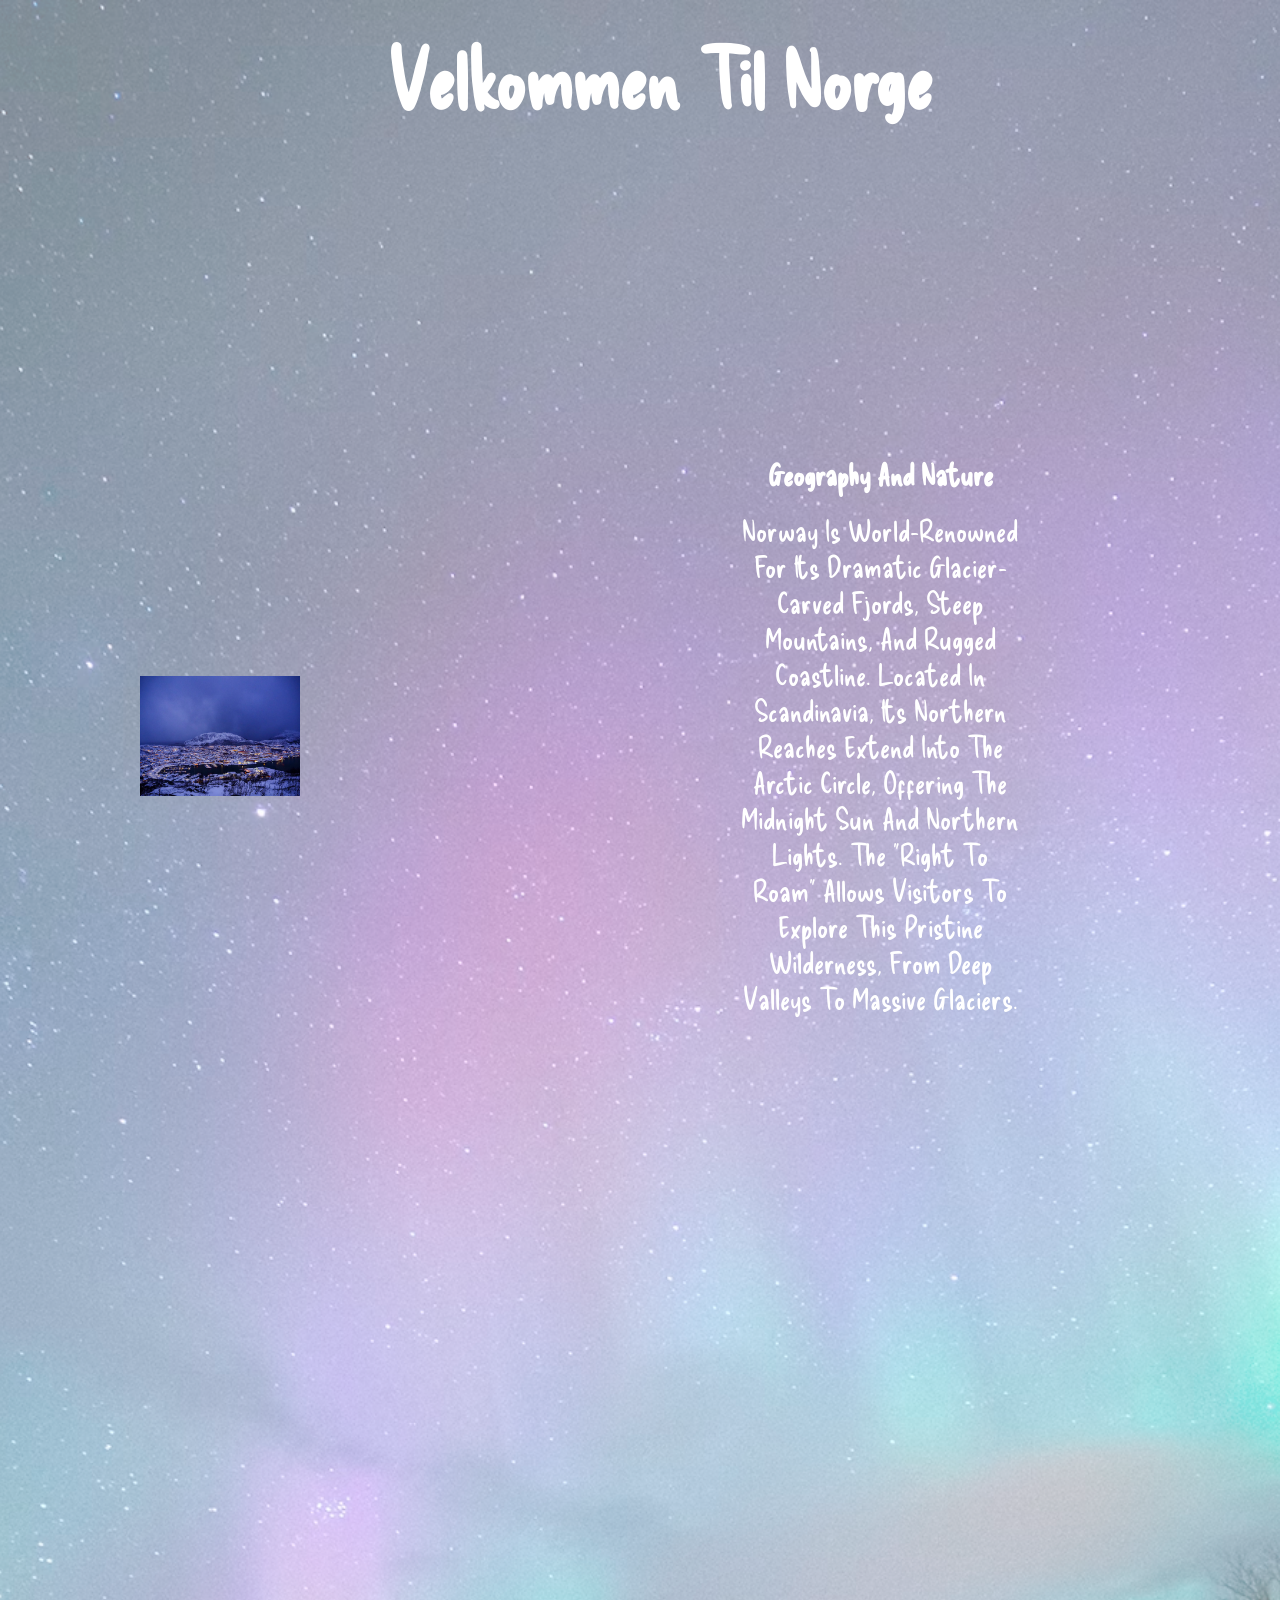
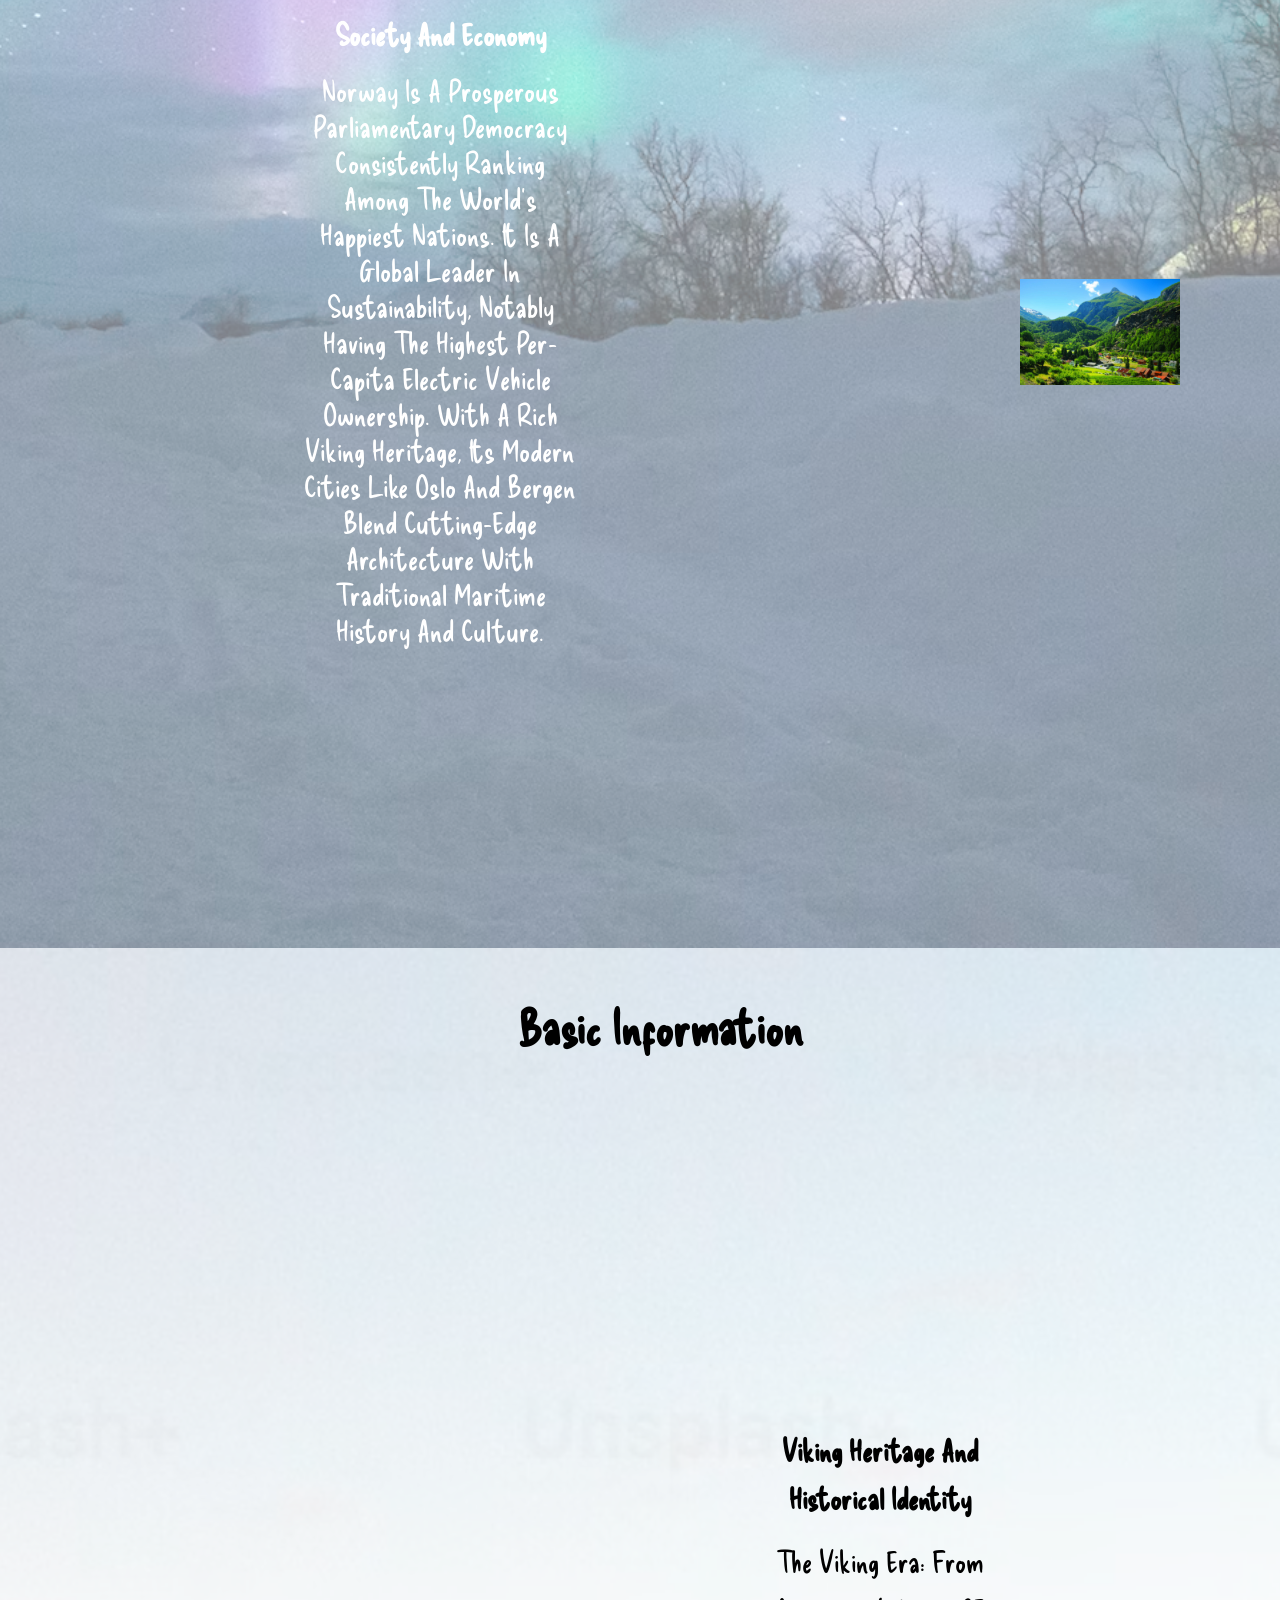
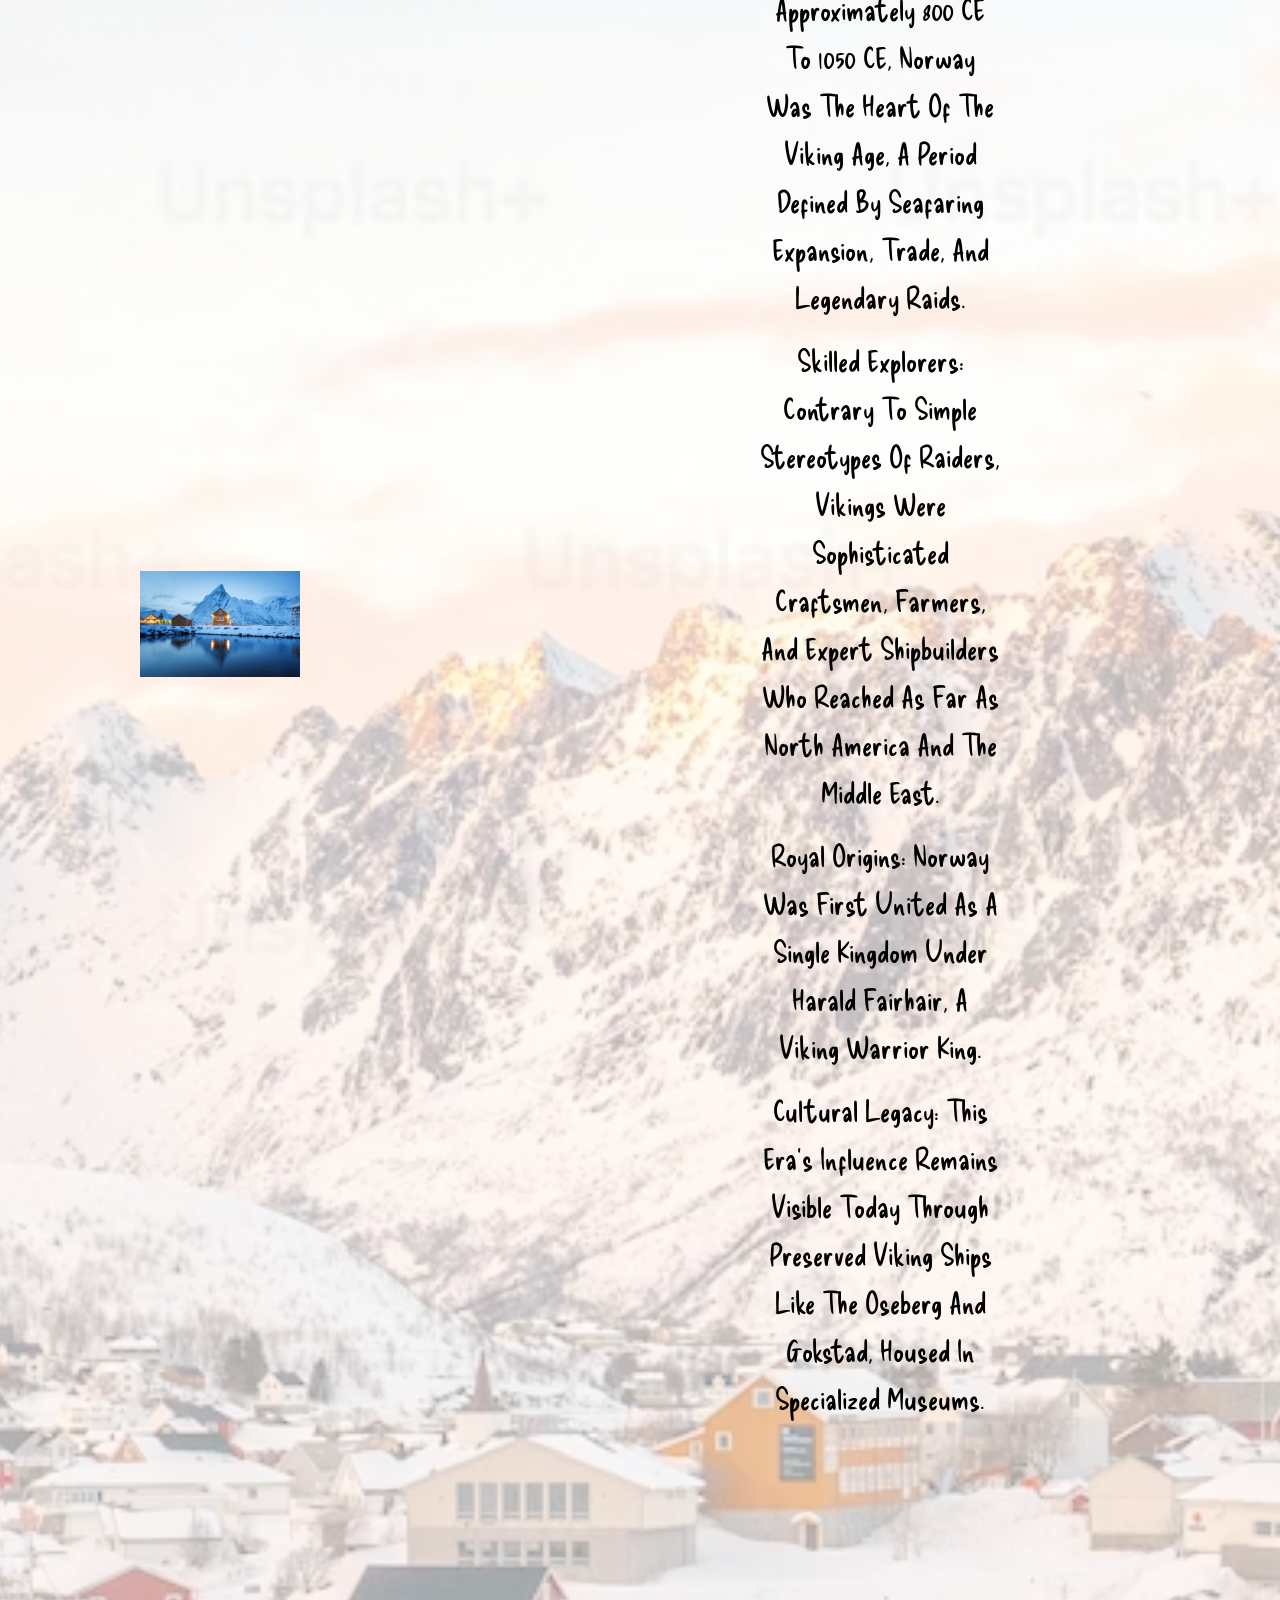
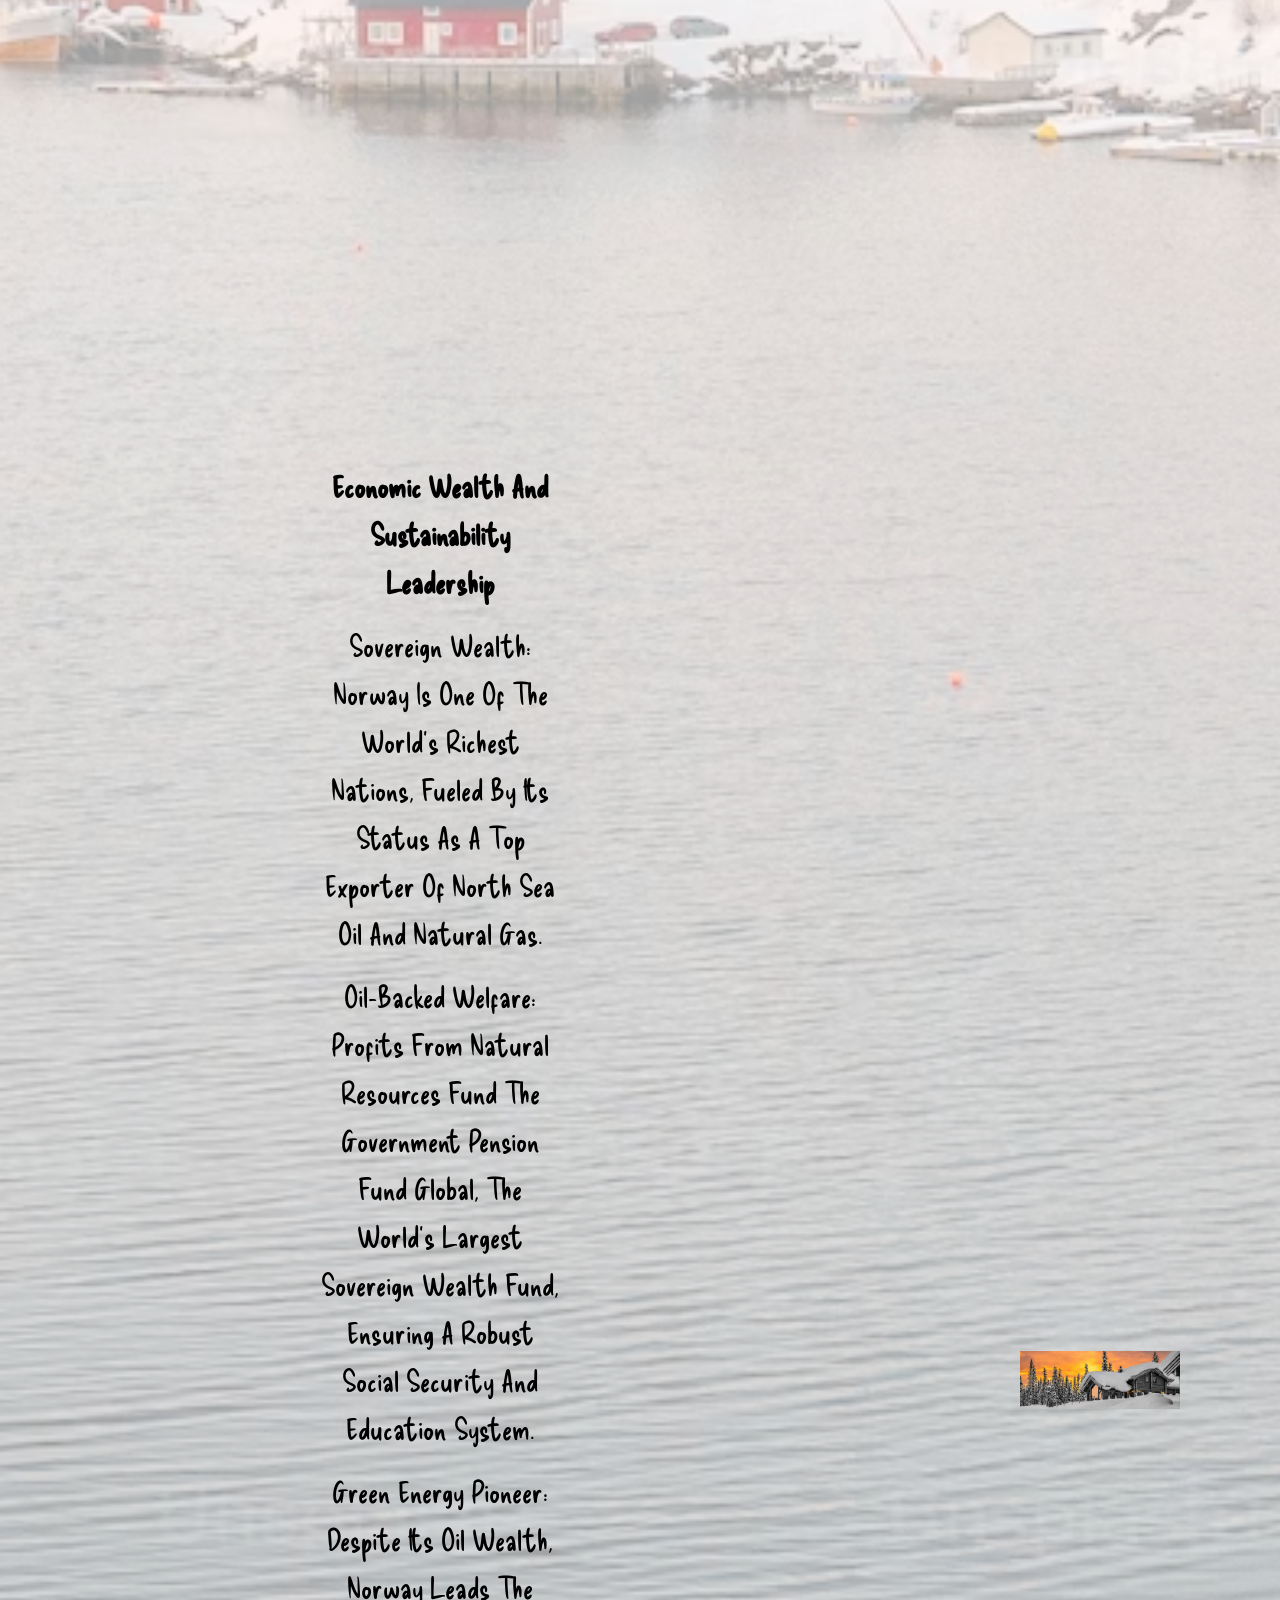
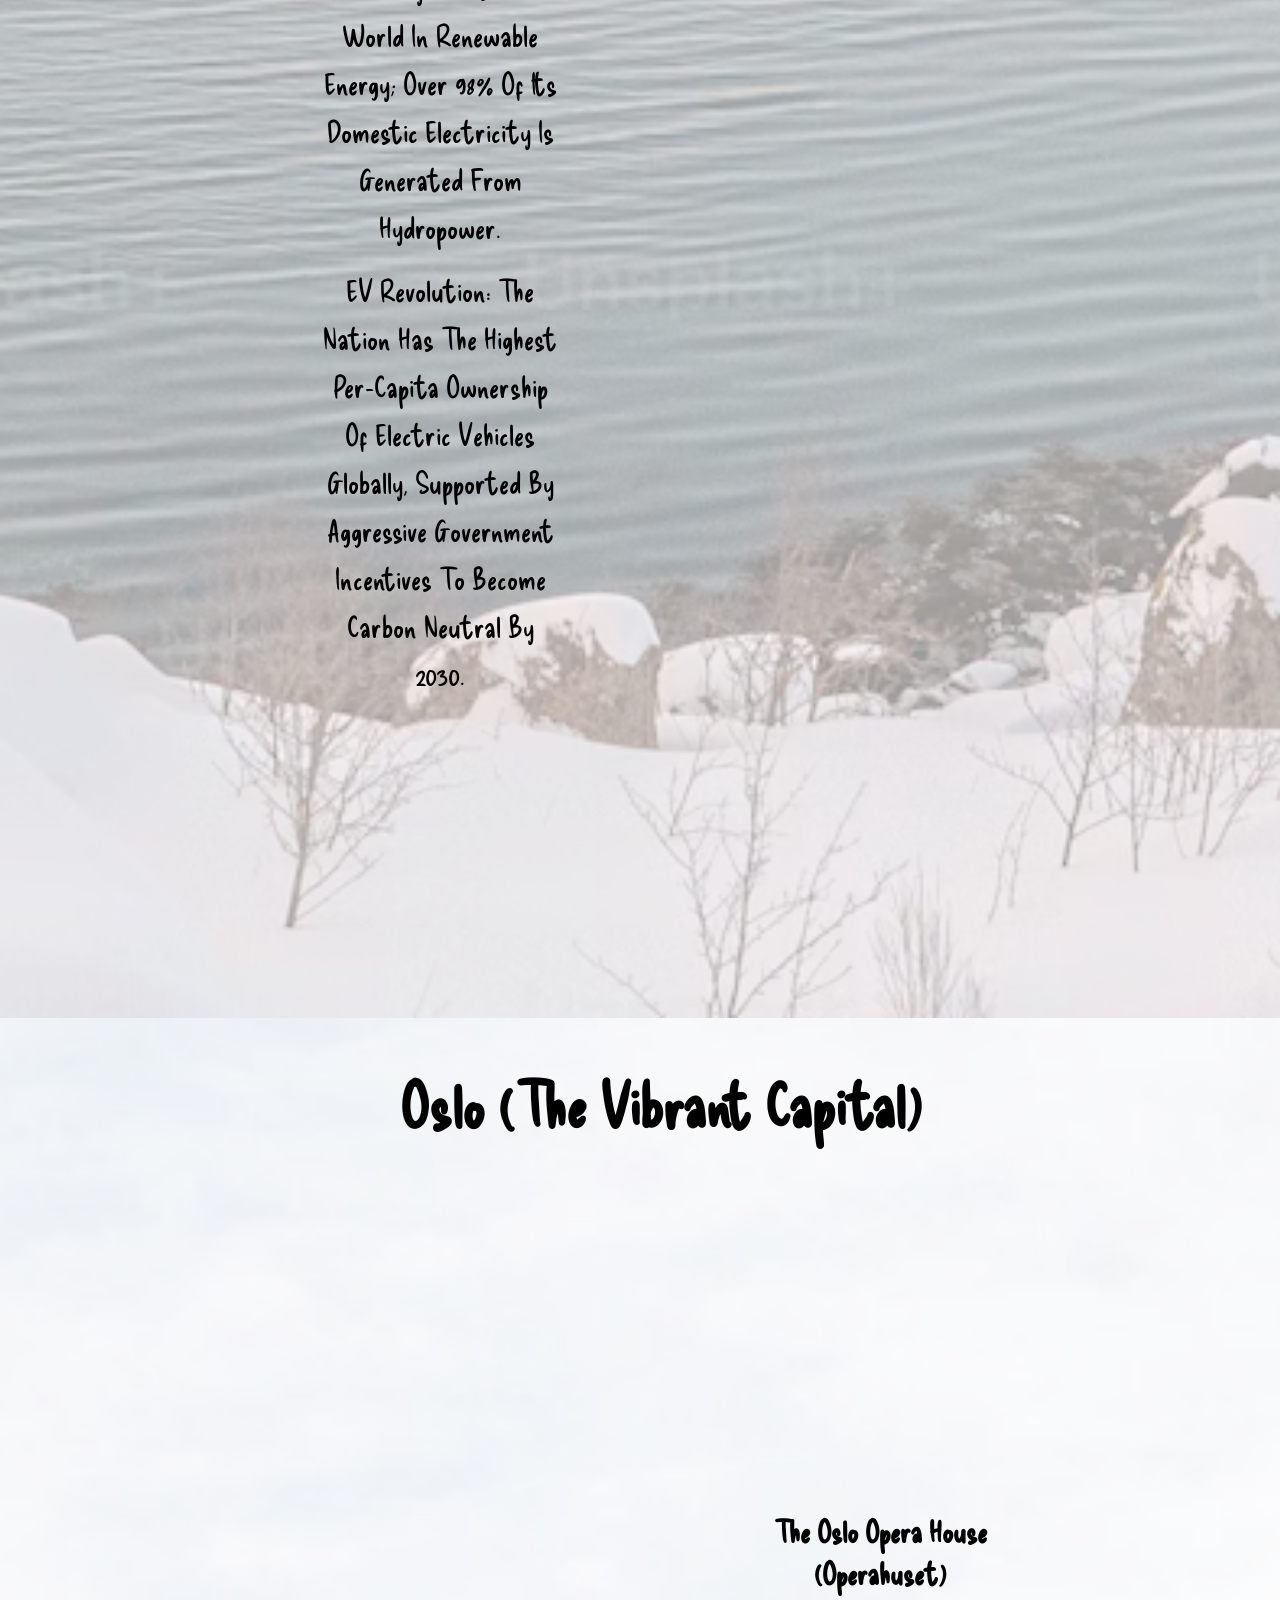
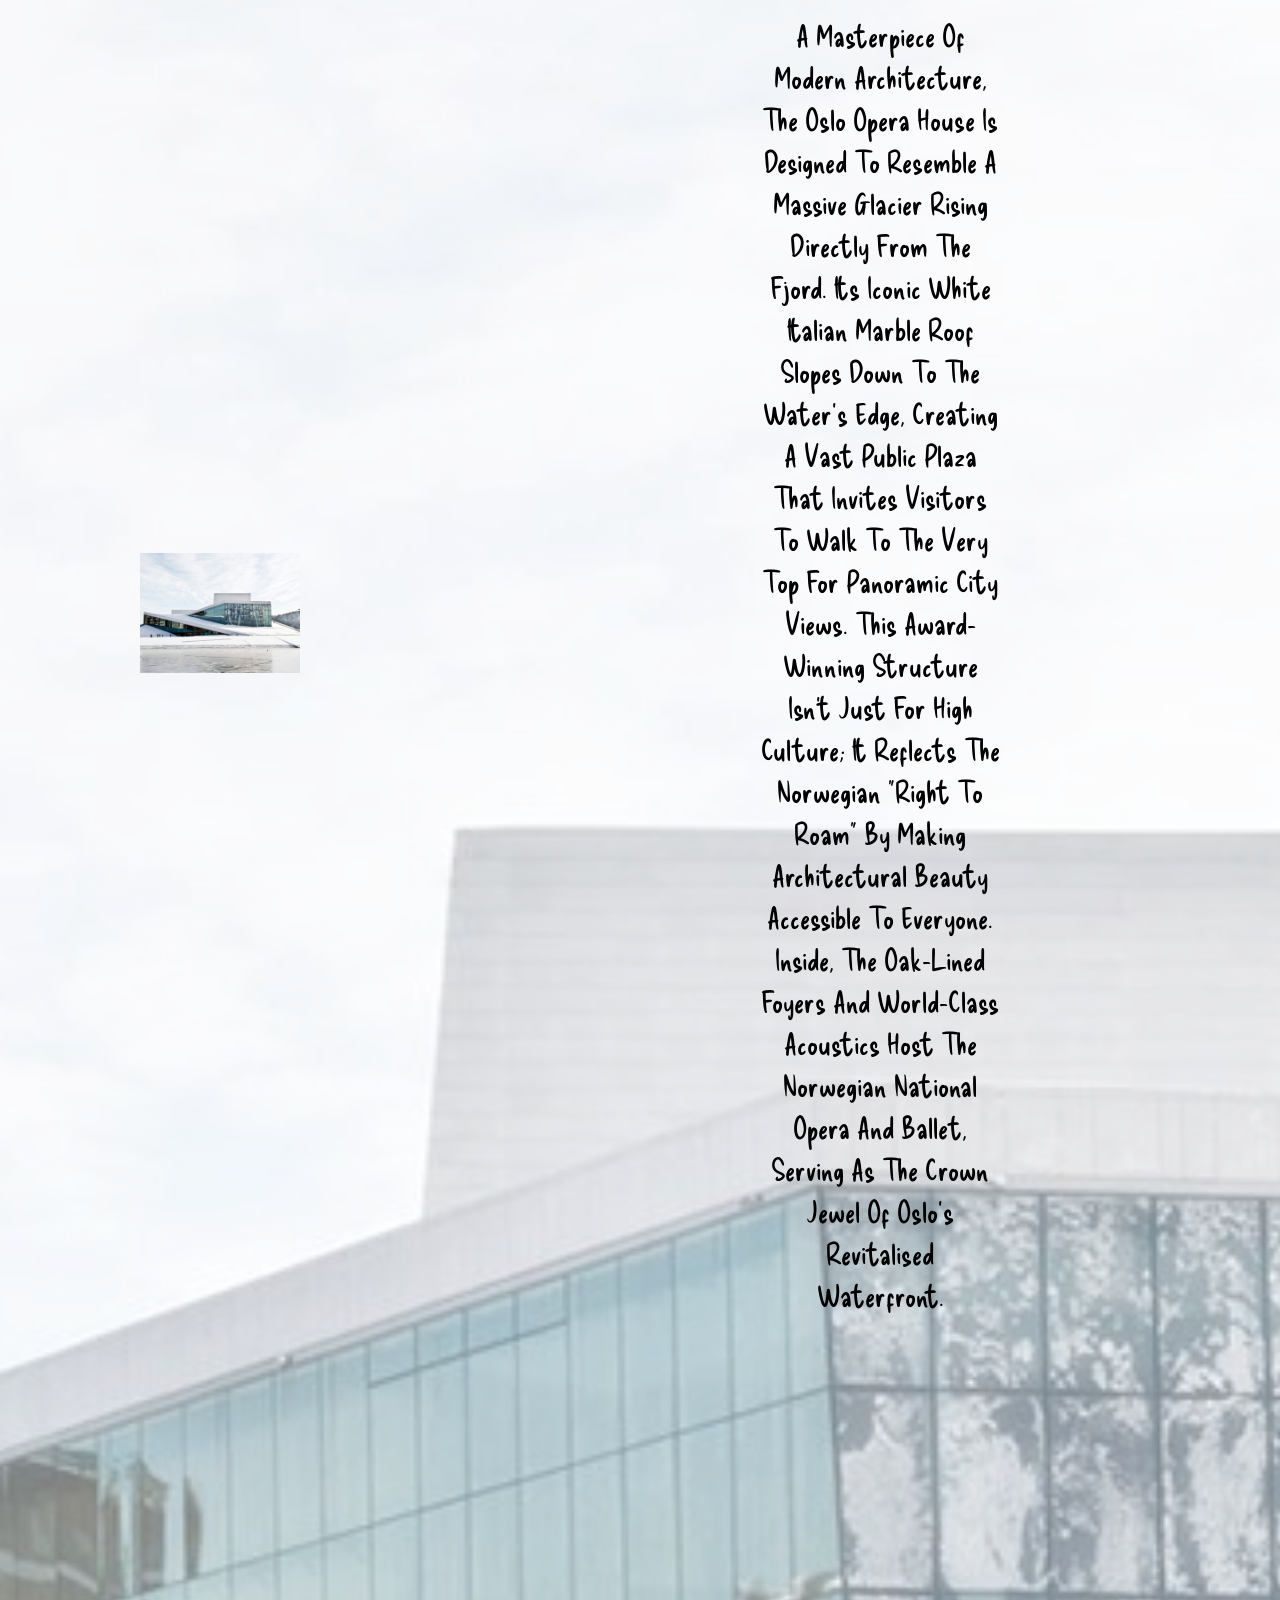
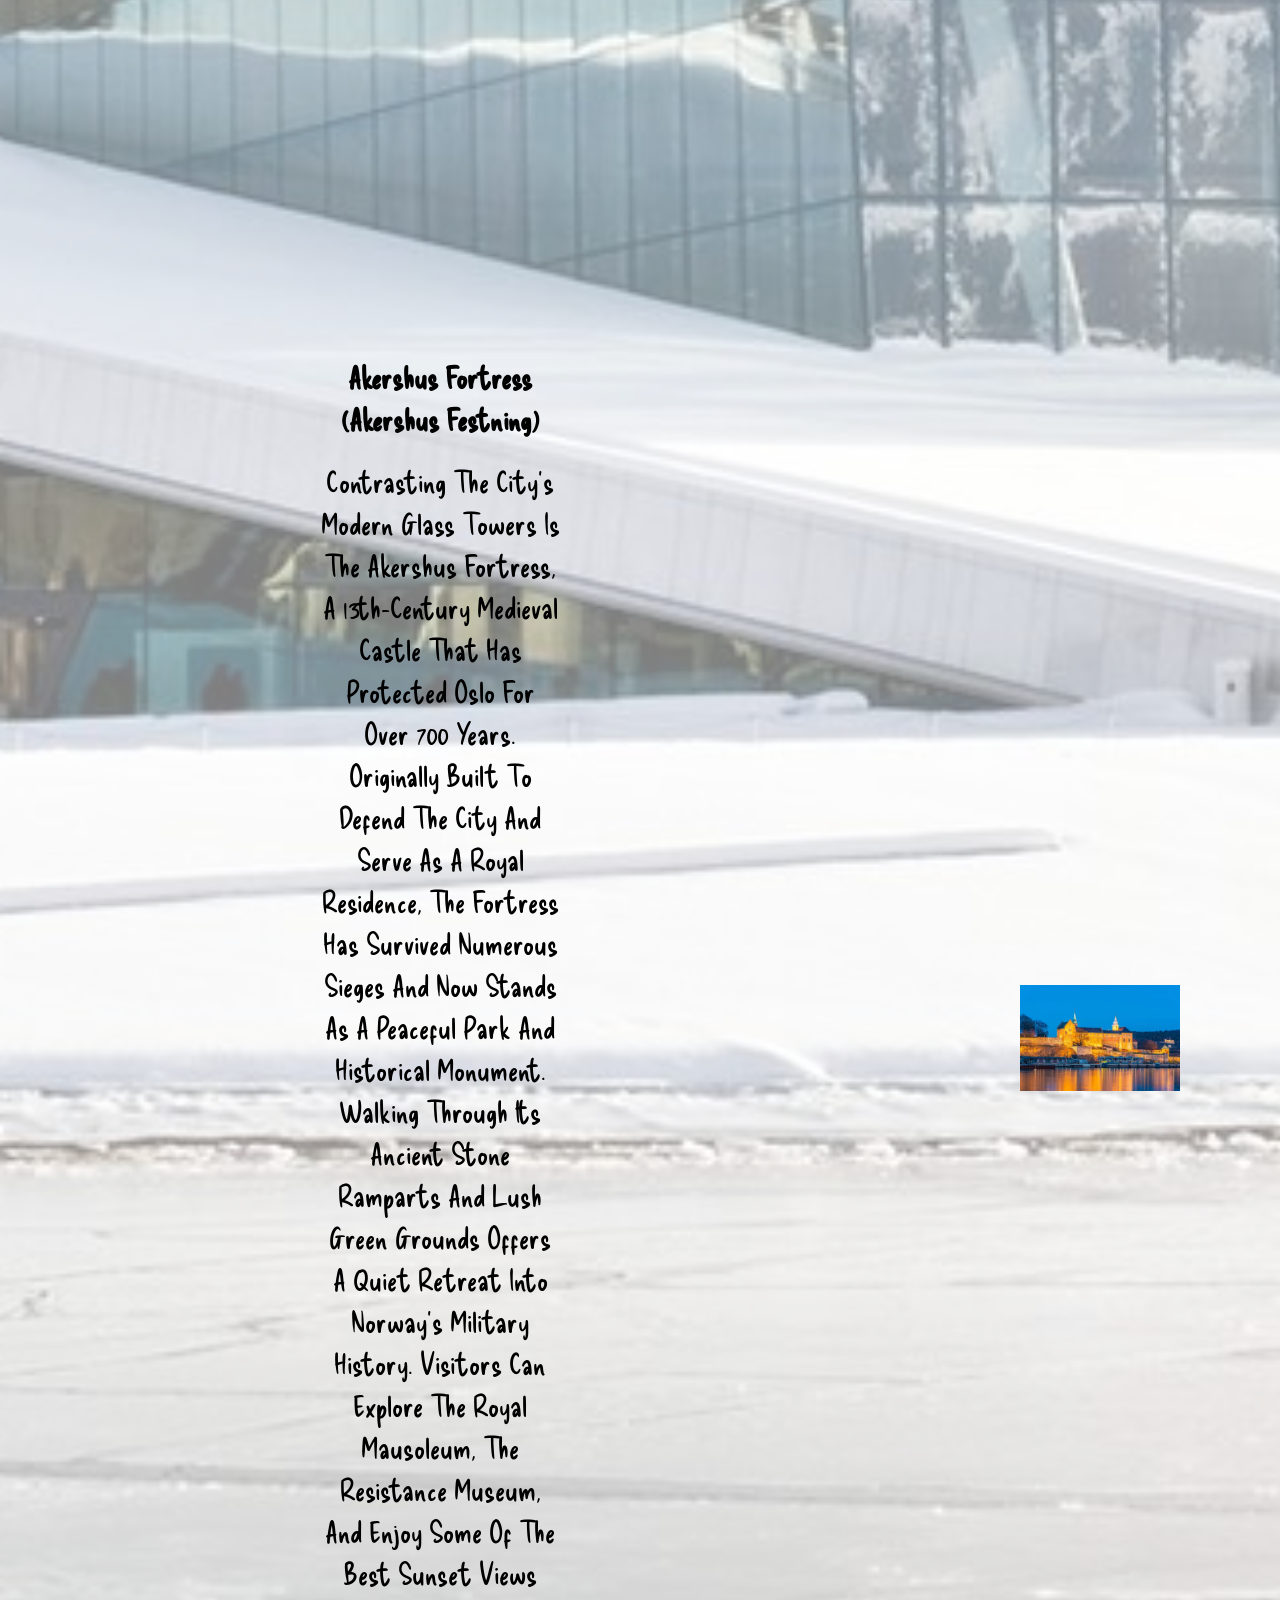
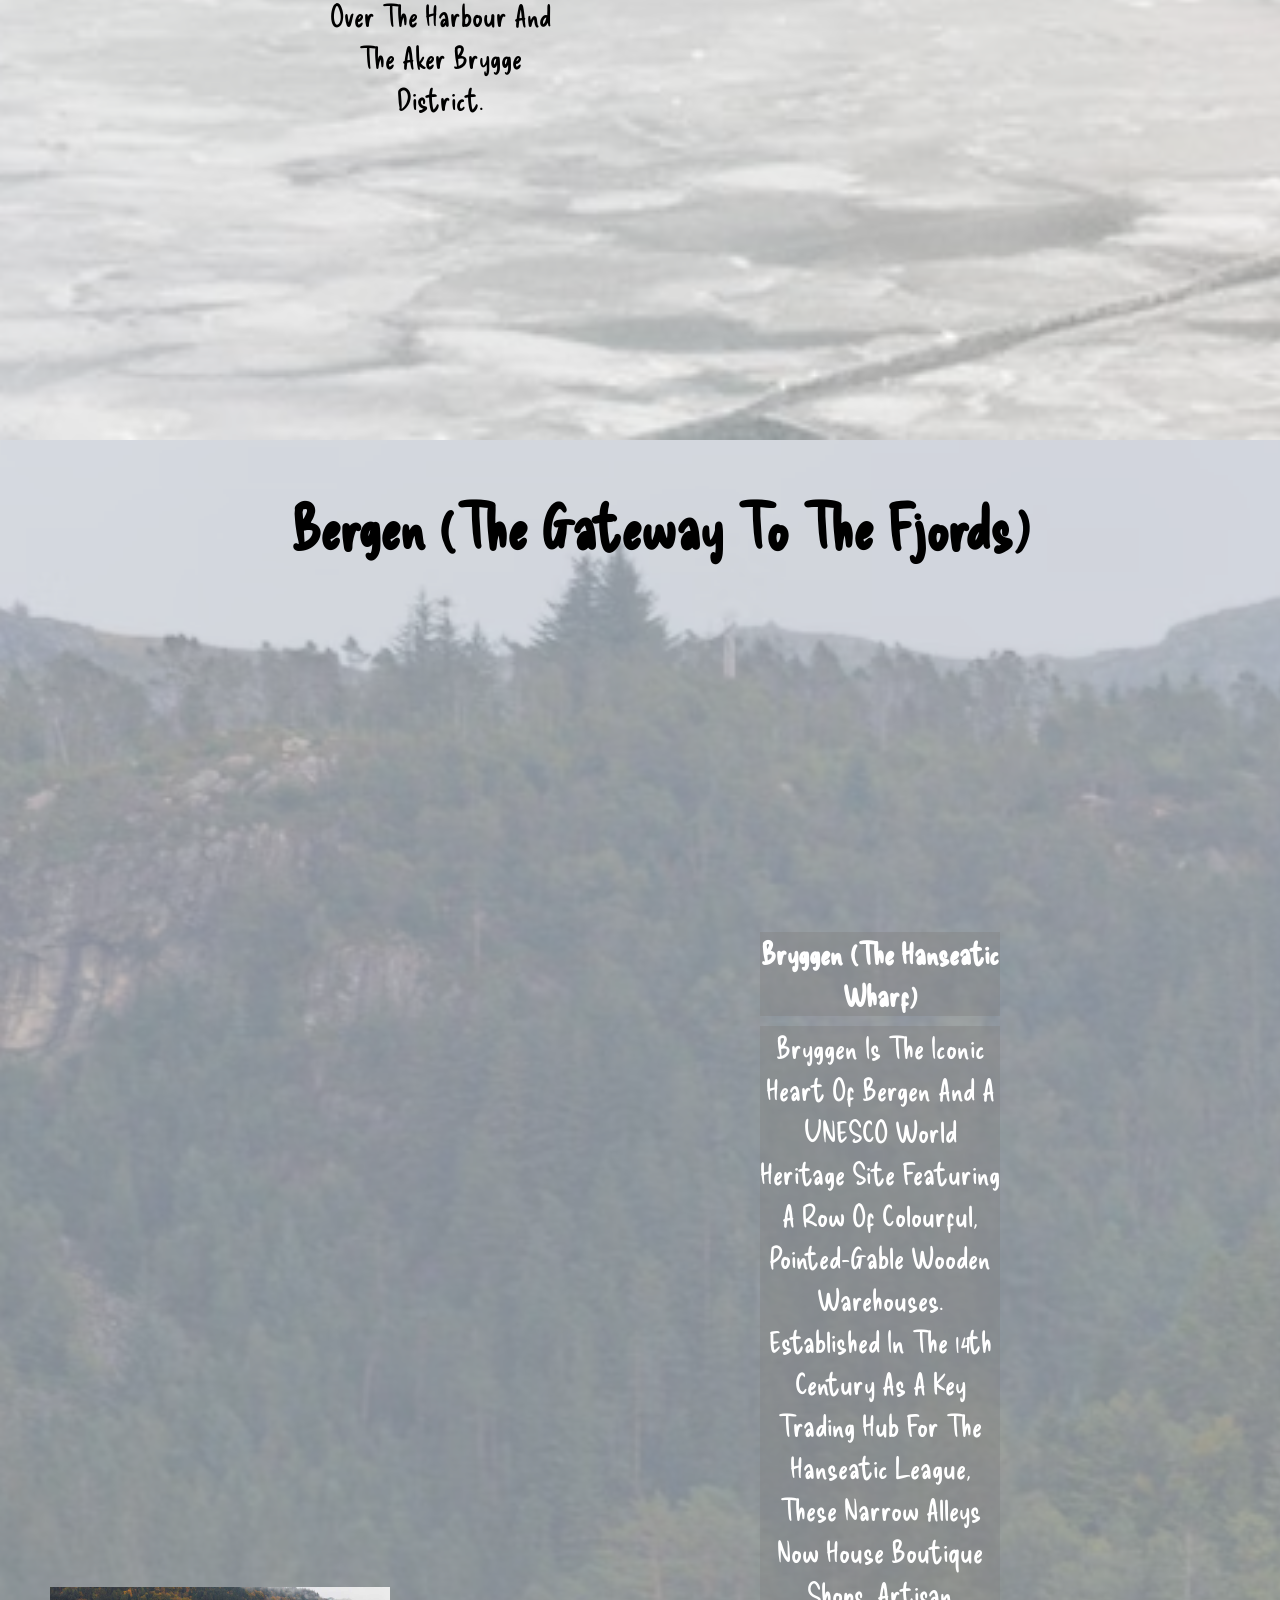
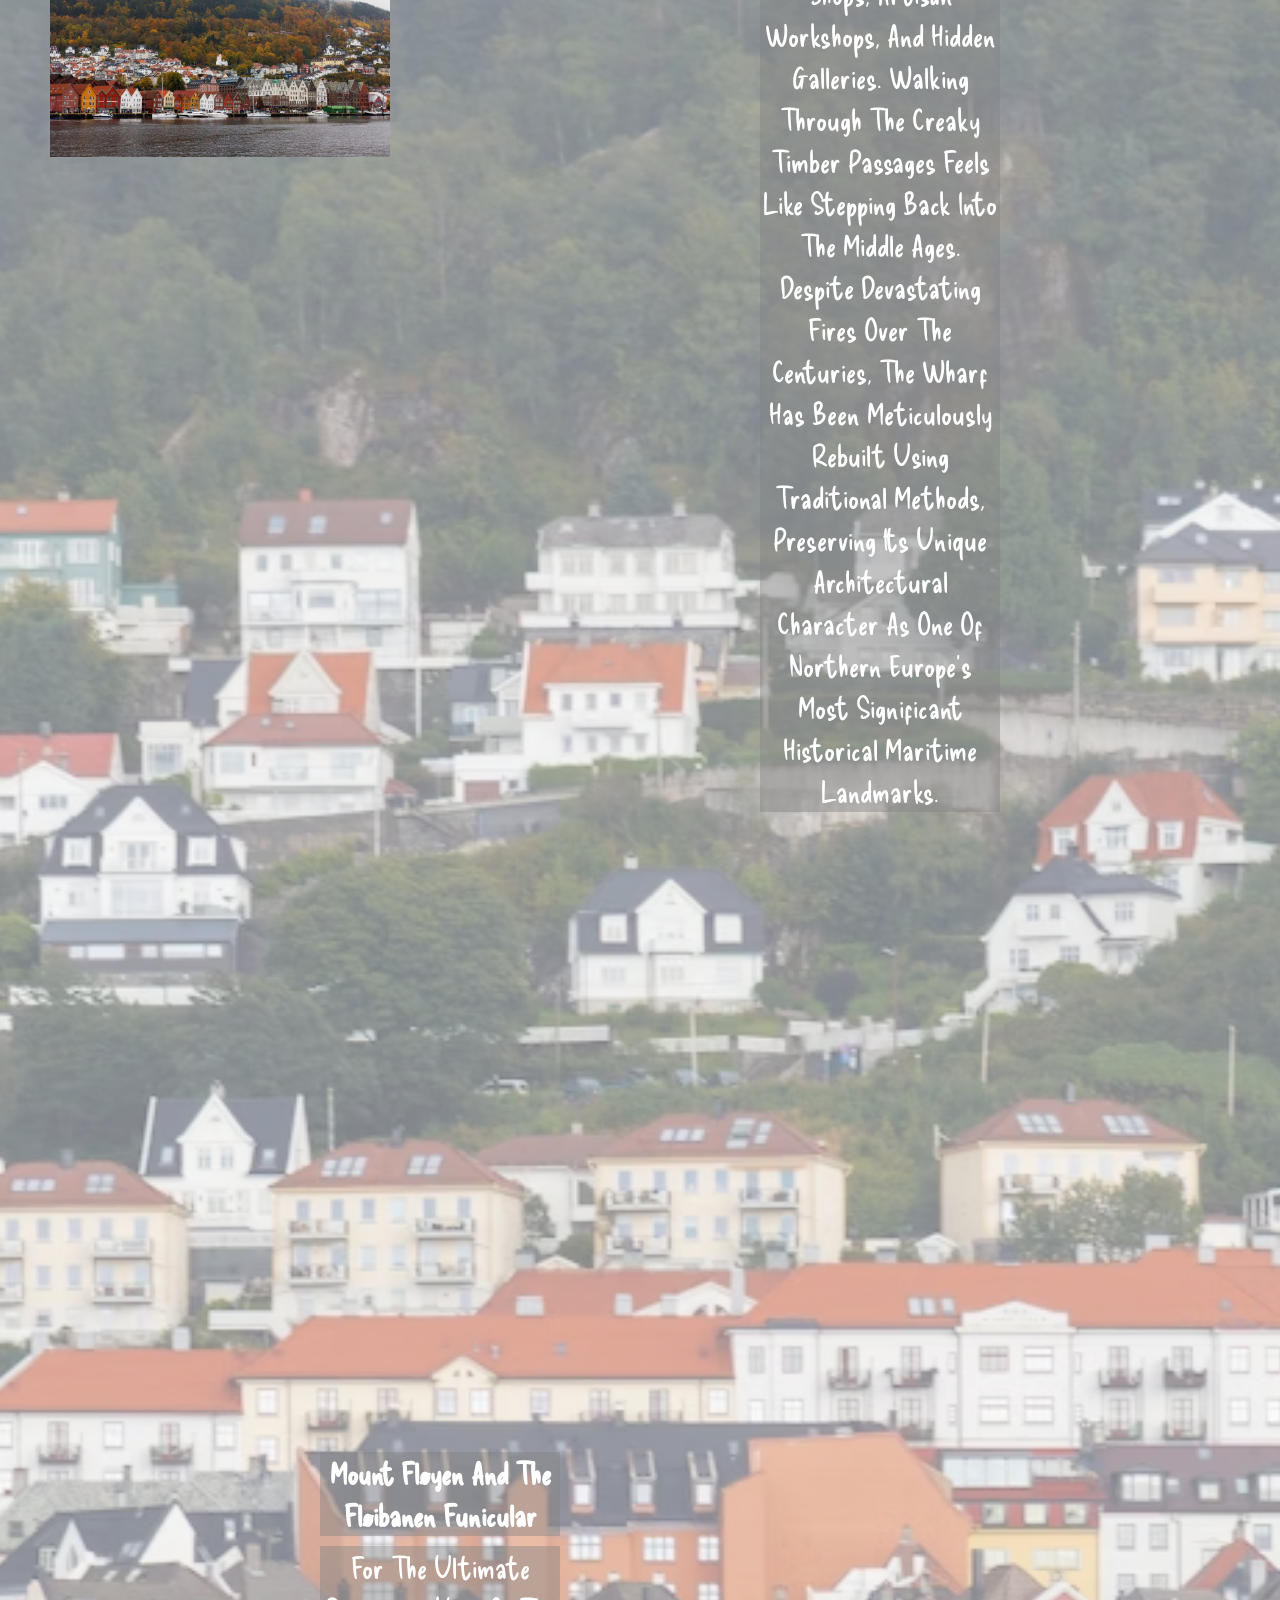
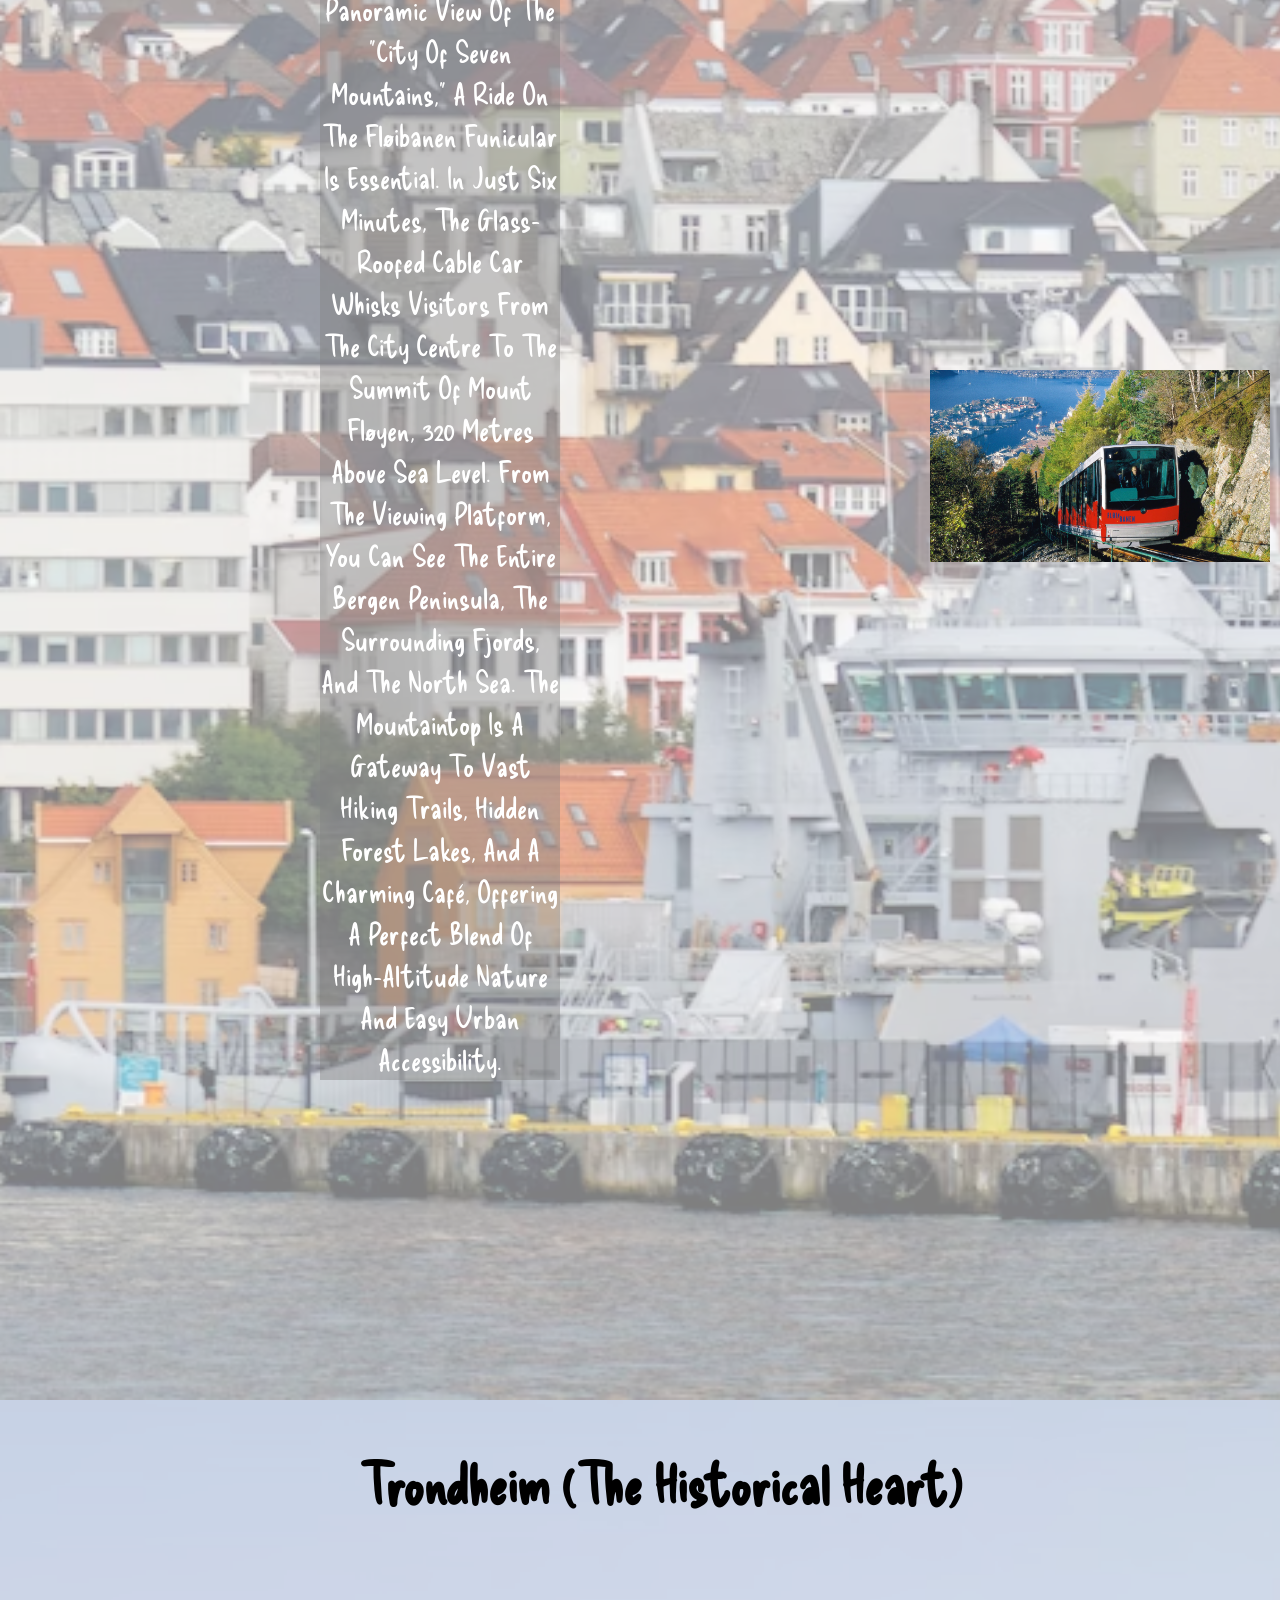
==== norway.html @ 7eb0d464 "first commit" ====
<!doctype html>
<html lang="en">
  <head>
    <meta charset="UTF-8" />
    <meta name="viewport" content="width=device-width, initial-scale=1.0" />
    <link
      href="https://fonts.googleapis.com/css2?family=Delicious+Handrawn&family=Pacifico&display=swap"
      rel="stylesheet"
    />
    <title>Welcome to Norway</title>
    <link rel="stylesheet" href="./css/norway.css" />
  </head>
  <body>
    <main class="container">
      <div class="information parallax-background">
        <div><h1 class="h1">Velkommen til Norge</h1></div>
        <div class="inforimg">
          <img src="./css/norway/norway1-1.jpg" alt="" />
        </div>
        <div class="infortext">
          <h3>Geography and Nature</h3>
          <p>
            Norway is world-renowned for its dramatic glacier-carved fjords,
            steep mountains, and rugged coastline. Located in Scandinavia, its
            northern reaches extend into the Arctic Circle, offering the
            Midnight Sun and Northern Lights. The "Right to Roam" allows
            visitors to explore this pristine wilderness, from deep valleys to
            massive glaciers.
          </p>
        </div>
        <div class="infortext1">
          <h3>Society and Economy</h3>
          <p>
            Norway is a prosperous parliamentary democracy consistently ranking
            among the world's happiest nations. It is a global leader in
            sustainability, notably having the highest per-capita electric
            vehicle ownership. With a rich Viking heritage, its modern cities
            like Oslo and Bergen blend cutting-edge architecture with
            traditional maritime history and culture.
          </p>
        </div>
        <div class="inforimg1">
          <img src="./css/norway/norway1-2.jpg" alt="" />
        </div>
      </div>
      <div class="basicinformatiom parallax-background">
        <div><h1 class="h1">basic information</h1></div>
        <div class="basicinforimg">
          <img src="./css/norway/norway2-1.jpg" alt="" />
        </div>
        <div class="basicinfortext">
          <h3>Viking Heritage and Historical Identity</h3>
          <p>
            The Viking Era: From approximately 800 CE to 1050 CE, Norway was the
            heart of the Viking Age, a period defined by seafaring expansion,
            trade, and legendary raids.
          </p>
          <p>
            Skilled Explorers: Contrary to simple stereotypes of raiders,
            Vikings were sophisticated craftsmen, farmers, and expert
            shipbuilders who reached as far as North America and the Middle
            East.
          </p>
          <p>
            Royal Origins: Norway was first united as a single kingdom under
            Harald Fairhair, a Viking warrior king.
          </p>
          <p>
            Cultural Legacy: This era's influence remains visible today through
            preserved Viking ships like the Oseberg and Gokstad, housed in
            specialized museums.
          </p>
        </div>
        <div class="basicinfortext1">
          <h3>Economic Wealth and Sustainability Leadership</h3>
          <p>
            Sovereign Wealth: Norway is one of the world's richest nations,
            fueled by its status as a top exporter of North Sea oil and natural
            gas.
          </p>
          <p>
            Oil-Backed Welfare: Profits from natural resources fund the
            Government Pension Fund Global, the world's largest sovereign wealth
            fund, ensuring a robust social security and education system.
          </p>
          <p>
            Green Energy Pioneer: Despite its oil wealth, Norway leads the world
            in renewable energy; over 98% of its domestic electricity is
            generated from hydropower.
          </p>
          <p>
            EV Revolution: The nation has the highest per-capita ownership of
            electric vehicles globally, supported by aggressive government
            incentives to become carbon neutral by 2030.
          </p>
        </div>
        <div class="basicinforimg1">
          <img src="./css/norway/norway2-2.jpg" alt="" />
        </div>
      </div>
      <div class="locationintroduction0 parallax-background">
        <div><h1 class="h1">Oslo (The Vibrant Capital)</h1></div>
        <div class="loccationintroimg0">
          <img
            src="./css/norway/The Oslo Opera House (Operahuset).jpg"
            alt=""
          />
        </div>
        <div class="loccationintrotext0">
          <h3>The Oslo Opera House (Operahuset)</h3>
          <p>
            A masterpiece of modern architecture, the Oslo Opera House is
            designed to resemble a massive glacier rising directly from the
            fjord. Its iconic white Italian marble roof slopes down to the
            water’s edge, creating a vast public plaza that invites visitors to
            walk to the very top for panoramic city views. This award-winning
            structure isn't just for high culture; it reflects the Norwegian
            "Right to Roam" by making architectural beauty accessible to
            everyone. Inside, the oak-lined foyers and world-class acoustics
            host the Norwegian National Opera and Ballet, serving as the crown
            jewel of Oslo's revitalised waterfront.
          </p>
        </div>
        <div class="loccationintrotext0-1">
          <h3>Akershus Fortress (Akershus Festning)</h3>
          <p>
            Contrasting the city's modern glass towers is the Akershus Fortress,
            a 13th-century medieval castle that has protected Oslo for over 700
            years. Originally built to defend the city and serve as a royal
            residence, the fortress has survived numerous sieges and now stands
            as a peaceful park and historical monument. Walking through its
            ancient stone ramparts and lush green grounds offers a quiet retreat
            into Norway’s military history. Visitors can explore the Royal
            Mausoleum, the Resistance Museum, and enjoy some of the best sunset
            views over the harbour and the Aker Brygge district.
          </p>
        </div>
        <div class="loccationintroimg0-1">
          <img
            src="./css/norway/Akershus Fortress (Akershus Festning).webp"
            alt=""
          />
        </div>
      </div>
      <div class="locationintroduction1-1 parallax-background">
        <div><h1 class="h1">Bergen (The Gateway to the Fjords)</h1></div>
        <div class="loccationintroimg1">
          <img src="./css/norway/Bryggen (The Hanseatic Wharf).jpeg" alt="" />
        </div>
        <div class="loccationintrotext1">
          <h3>Bryggen (The Hanseatic Wharf)</h3>
          <p>
            Bryggen is the iconic heart of Bergen and a UNESCO World Heritage
            site featuring a row of colourful, pointed-gable wooden warehouses.
            Established in the 14th century as a key trading hub for the
            Hanseatic League, these narrow alleys now house boutique shops,
            artisan workshops, and hidden galleries. Walking through the creaky
            timber passages feels like stepping back into the Middle Ages.
            Despite devastating fires over the centuries, the wharf has been
            meticulously rebuilt using traditional methods, preserving its
            unique architectural character as one of Northern Europe's most
            significant historical maritime landmarks.
          </p>
        </div>
        <div class="loccationintrotext1-1">
          <h3>Mount Fløyen and the Fløibanen Funicular</h3>
          <p>
            For the ultimate panoramic view of the "City of Seven Mountains," a
            ride on the Fløibanen funicular is essential. In just six minutes,
            the glass-roofed cable car whisks visitors from the city centre to
            the summit of Mount Fløyen, 320 metres above sea level. From the
            viewing platform, you can see the entire Bergen peninsula, the
            surrounding fjords, and the North Sea. The mountaintop is a gateway
            to vast hiking trails, hidden forest lakes, and a charming café,
            offering a perfect blend of high-altitude nature and easy urban
            accessibility.
          </p>
        </div>
        <div class="loccationintroimg1-1">
          <img
            src="./css/norway/Mount Fløyen and the Fløibanen Funicular.webp"
            alt=""
          />
        </div>
      </div>
      <div class="locationintroduction2 parallax-background">
        <div><h1 class="h1">Trondheim (The Historical Heart)</h1></div>
        <div class="loccationintroimg2">
          <img src="./css/norway/Nidaros Cathedral (Nidarosdomen).jpg" alt="" />
        </div>
        <div class="loccationintrotext2">
          <h3>Nidaros Cathedral (Nidarosdomen)</h3>
          <p>
            As the northernmost Gothic cathedral in the world, Nidaros Cathedral
            is the spiritual heart of Norway and the traditional site of
            Norwegian royal coronations. Built over the burial site of Saint
            Olav, the Viking king who Christianised the nation, this
            architectural masterpiece features an incredibly detailed west front
            adorned with dozens of stone sculptures. Its soaring vaulted
            ceilings, magnificent stained glass, and the ornate shrine of St.
            Olav make it a profound pilgrimage site. Walking through its dark,
            cool stone interior offers a powerful connection to the medieval
            religious power that shaped Scandinavia.
          </p>
        </div>
        <div class="loccationintrotext2-1">
          <h3>Bakklandet and the Old Town Bridge</h3>
          <p>
            Bakklandet is Trondheim’s most picturesque neighbourhood, a charming
            district of brightly coloured 17th-century wooden houses lining
            narrow cobblestone streets. Once a working-class suburb, it is now a
            vibrant cultural hub filled with independent boutiques and cozy
            riverside cafés. The area is best accessed via the Old Town Bridge
            (Gamle Bybro), often called the "Portal of Happiness." From the
            bridge, you get the iconic view of the ancient wooden wharves
            reflecting in the Nidelva River. It is the perfect place to
            experience a slow-paced Norwegian morning and the city's unique
            historical character.
          </p>
        </div>
        <div class="loccationintroimg2-1">
          <img
            src="./css/norway/Bakklandet and the Old Town Bridge.jpg"
            alt=""
          />
        </div>
      </div>
      <div class="locationintroduction3 parallax-background">
        <div><h1 class="h1">Tromsø (The Arctic Gateway)</h1></div>
        <div class="loccationintroimg3">
          <img
            src="./css/norway/The Arctic Cathedral (Ishavskatedralen).jpg"
            alt=""
          />
        </div>
        <div class="loccationintrotext3">
          <h3>The Arctic Cathedral (Ishavskatedralen)</h3>
          <p>
            The Arctic Cathedral is Tromsø’s most iconic landmark, a stunning
            piece of modern architecture designed to resemble towering ice floes
            or a traditional Sámi tent. Completed in 1965, its striking white
            triangular structure and massive stained-glass eastern wall dominate
            the city's skyline. Inside, the cathedral is renowned for its
            incredible acoustics, frequently hosting "Midnight Sun" and
            "Northern Lights" concerts that fill the minimalist space with
            ethereal music. Whether viewed from across the Tromsø Bridge or
            experienced during a candlelit winter performance, it stands as a
            breathtaking symbol of the Arctic’s spiritual and natural majesty.
          </p>
        </div>
        <div class="loccationintrotext3-1">
          <h3>Fjellheisen Aerial Tramway</h3>
          <p>
            For the ultimate panoramic view of the Arctic Gateway, a ride on the
            Fjellheisen aerial tramway is indispensable. In just four minutes,
            the cable car whisks visitors to the ledge of Mount Storsteinen, 421
            metres above sea level. From the viewing platform, you can see the
            entire island city of Tromsø, the surrounding fjords, and the jagged
            peaks of the Kvaløya mountains. In winter, it is a premier spot for
            witnessing the Northern Lights away from city glow; in summer, it
            offers a front-row seat to the Midnight Sun, providing a truly
            surreal high-latitude experience.
          </p>
        </div>
        <div class="loccationintroimg3-1">
          <img src="./css/norway/Fjellheisen Aerial Tramway.jpg" alt="" />
        </div>
      </div>
    </main>
    <script src="./css/norway.js"></script>
  </body>
</html>
---- css/norway.css ----
* {
  padding: 0;
  margin: 0;
  box-sizing: border-box;
  font-family: "Delicious Handrawn", Arial, Helvetica, sans-serif;

  background-size: cover;
  width: auto;
  /* background-position: center; */
  text-transform: capitalize;
}
.information,
.basicinformatiom,
.locationintroduction0,
.locationintroduction1-1,
.locationintroduction2,
.locationintroduction3 {
  position: relative; /* Required for pseudo-element positioning */
  z-index: 1; /* Keeps content above the background */
  background: none; /* Remove the old background property */
}
.information::before,
.basicinformatiom::before,
.locationintroduction0::before,
.locationintroduction1-1::before,
.locationintroduction2::before,
.locationintroduction3::before {
  content: "";
  position: absolute;
  top: 0;
  left: 0;
  right: 0;
  bottom: 0;
  opacity: 0; /* ADJUST THIS FOR TRANSPARENCY (0.1 to 0.9) */
  z-index: -1; /* Pushes it behind text */
  background-size: cover;
  background-position: center;
}
/* 3. Assign the specific images to each section's pseudo-element */
.information::before {
  background-image: url("./norway/norway1.avif");
  background-attachment: fixed; /* Parallax effect */
  background-position: center;
  background-repeat: no-repeat;
  background-size: cover;
  opacity: 0.5;
}
.basicinformatiom::before {
  background-image: url("../css/norway/norway2.avif");
  background-attachment: fixed;
  opacity: 0.4;
}
.locationintroduction0::before {
  background-image: url("./norway/Oslo-The-Vibrant-Capital.avif");
  background-attachment: fixed;
  opacity: 0.5;
}
.locationintroduction1-1::before {
  background-image: url("./norway/Bergen-The-Gateway-to-the-Fjords.avif");
  background-attachment: fixed;
  opacity: 0.4;
}
.locationintroduction2::before {
  background-image: url("../css/norway/Trondheim.avif");
  background-attachment: fixed;
  opacity: 0.5;
}
.locationintroduction3::before {
  background-image: url("./norway/Tromsø.webp");
  background-attachment: fixed;
  opacity: 0.4;
}
.container {
  display: grid;
  min-height: 100hv;
  /* border: 1px solid red; */
  /* grid-template-columns: 3fr; */
}
/* start of information */
/* Global Reset for your text size */
.information h3,
.information p {
  font-size: 30px;
  margin: 0; /* Prevents default spacing from breaking your padding layout */
}

/* start of information */
.information {
  display: grid;
  min-height: 100vh; /* Fixed typo: vh */
  grid-template-columns: repeat(3, 1fr);
  grid-template-rows: auto auto auto;
  position: relative;
}

/* Semi-transparent Background Image */
.information::before {
  content: "";
  position: absolute;
  top: 0;
  left: 0;
  width: 100%;
  height: 100%;
  background: url("./norway/norway1.avif") no-repeat center / cover;
  opacity: 0.5; /* Makes background semi-transparent */
  z-index: -1;
}

.information > div:first-child {
  grid-area: 1 / 1 / 2 / 4;
  padding: 30px;
  text-align: center;
}

/* Image Containers: Use Flex to center the <img> tag inside 140px padding */
.inforimg,
.inforimg1 {
  padding: 140px;
  display: flex;
  justify-content: center;
  align-items: center;
}

.inforimg {
  grid-area: 2 / 1 / 3 / 2;
}
.inforimg1 {
  grid-area: 3 / 3 / 4 / 4;
}

/* Critical: This makes the <img> tag fit inside your padding */
.inforimg img,
.inforimg1 img {
  max-width: 100%;
  height: auto;
  object-fit: contain;
}
.information h1 {
  color: rgb(255, 255, 255);
  font-size: 80px;
}
/* Text Containers: Distributing 30px text inside 320px padding */
.infortext,
.infortext1 {
  padding: 300px;
  display: flex;
  flex-direction: column;
  justify-content: center;
  gap: 20px; /* Space between h3 and p */
  text-align: center;
  color: rgb(255, 255, 255);
}
/* .infortext h3,
.infortext1 h3,
.infortext p,
.infortext1 p {
  background: rgb(128, 128, 128);
} */
.infortext {
  grid-area: 2 / 2 / 3 / 4;
}
.infortext1 {
  grid-area: 3 / 1 / 4 / 3;
}

/* end of information */
/* start of basicinformation */
.basicinformatiom {
  display: grid;
  min-height: 100vh; /* Fixed hv to vh */
  grid-template-columns: repeat(3, 1fr);
  grid-template-rows: auto auto auto;
  position: relative;
  z-index: 1;
}

/* Semi-transparent Background for this specific section */
.basicinformatiom::before {
  content: "";
  position: absolute;
  top: 0;
  left: 0;
  right: 0;
  bottom: 0;
  background: url("../css/norway/norway2.avif") no-repeat center/cover;
  opacity: 0.4; /* Set transparency (0.0 to 1.0) */
  z-index: -1;
}

/* Header Row */
.basicinformatiom > div:first-child {
  grid-area: 1 / 1 / 2 / 4;
  padding: 50px;
  text-align: center;
}

/* Image Containers: Centering the <img> tags */
.basicinforimg,
.basicinforimg1 {
  padding: 140px;
  display: flex;
  justify-content: center;
  align-items: center;
}

.basicinforimg {
  grid-area: 2 / 1 / 3 / 2;
}
.basicinforimg1 {
  grid-area: 3 / 3 / 4 / 4;
}

/* Fixing the <img> tags to fit the 140px padding area */
.basicinforimg img,
.basicinforimg1 img {
  max-width: 100%;
  height: auto;
  object-fit: contain;
}

/* Text Containers: Distributing 18px text inside 320px padding */
.basicinfortext,
.basicinfortext1 {
  padding: 320px;
  display: flex;
  flex-direction: column;
  justify-content: center;
  gap: 15px; /* Spacing between h3 and p */
  text-align: center;
}

.basicinfortext {
  grid-area: 2 / 2 / 3 / 4;
}
.basicinfortext1 {
  grid-area: 3 / 1 / 4 / 3;
}

/* Apply the 18px font size to all text in this section */
.basicinformatiom h3,
.basicinformatiom p {
  font-size: 30px;
  margin: 0;
  line-height: 1.6; /* Improves readability for 18px text */
}

/* Optional: Make the Heading larger than 18px so it stands out */
.basicinformatiom h1.h1 {
  font-size: 48px;
}
/* end of basicinformatiom */
/* start of locationintroduction0 */
.locationintroduction0 {
  display: grid;
  min-height: 100vh; /* Fixed typo: vh */
  grid-template-columns: repeat(3, 1fr);
  grid-template-rows: auto auto auto;
  position: relative;
  z-index: 1;
}

/* Semi-transparent Background for this section */
.locationintroduction0::before {
  content: "";
  position: absolute;
  top: 0;
  left: 0;
  right: 0;
  bottom: 0;
  background: url("./norway/The\ Oslo\ Opera\ House\ \(Operahuset\).jpg")
    no-repeat center/cover;
  opacity: 0.5; /* Transparency level */
  z-index: -1;
}

/* Header Row */
.locationintroduction0 > div:first-child {
  grid-area: 1 / 1 / 2 / 4;
  padding: 50px;
  text-align: center;
}

/* Image Containers: Centering the <img> tags within 140px padding */
.loccationintroimg0,
.loccationintroimg0-1 {
  padding: 140px;
  display: flex;
  justify-content: center;
  align-items: center;
}

.loccationintroimg0 {
  grid-area: 2 / 1 / 3 / 2;
}
.loccationintroimg0-1 {
  grid-area: 3 / 3 / 4 / 4;
}

/* Scale images to fit the container */
.loccationintroimg0 img,
.loccationintroimg0-1 img {
  max-width: 100%;
  height: auto;
  object-fit: contain;
}

/* Text Containers: Managing 30px text inside 320px padding */
.loccationintrotext0,
.loccationintrotext0-1 {
  padding: 320px;
  display: flex;
  flex-direction: column;
  justify-content: center; /* Vertically centers the text block */
  gap: 20px;
  text-align: center;
}

.loccationintrotext0 {
  grid-area: 2 / 2 / 3 / 4;
}
.loccationintrotext0-1 {
  grid-area: 3 / 1 / 4 / 3;
}

/* Setting all text in this section to 30px */
.locationintroduction0 h3,
.locationintroduction0 p {
  font-size: 30px;
  margin: 0;
  line-height: 1.4; /* Slightly tighter line height for large text */
}

/* Optional: Make the main section title larger than 30px */
.locationintroduction0 h1.h1 {
  font-size: 60px;
}

/* end of locationintroduction */
/* start of locationintroduction1-1 */
.locationintroduction1-1 {
  display: grid;
  min-height: 100vh; /* Fixed typo: vh */
  grid-template-columns: repeat(3, 1fr);
  grid-template-rows: auto auto auto;
  position: relative;
  z-index: 1;
}

/* Semi-transparent Background Image */
.locationintroduction1-1::before {
  content: "";
  position: absolute;
  top: 0;
  left: 0;
  right: 0;
  bottom: 0;
  background: url("./norway/Bergen-The-Gateway-to-the-Fjords.avif") no-repeat
    center/cover;
  opacity: 0.5; /* Adjust transparency here */
  z-index: -1;
}

/* Header Row */
.locationintroduction1-1 > div:first-child {
  grid-area: 1 / 1 / 2 / 4;
  padding: 50px;
  text-align: center;
}

/* Image Containers: Centering the <img> tags within 140px padding */
.loccationintroimg1,
.loccationintroimg1-1 {
  padding: 50px;
  display: flex;
  justify-content: center;
  align-items: center;
}

.loccationintroimg1 {
  grid-area: 2 / 1 / 3 / 2;
}
.loccationintroimg1-1 {
  grid-area: 3 / 3 / 4 / 4;
}

/* Scale images to fit the 140px padding area */
.loccationintroimg1 img,
.loccationintroimg1-1 img {
  max-width: 100%;
  height: auto;
  object-fit: contain;
}

/* Text Containers: Managing 30px text inside 320px padding */
.loccationintrotext1,
.loccationintrotext1-1 {
  padding: 320px;
  display: flex;
  flex-direction: column;
  justify-content: center; /* Vertically centers text */
  gap: 10px;
  text-align: center;
  color: white;
}
.loccationintrotext1 h3,
.loccationintrotext1-1 h3,
.loccationintrotext1 p,
.loccationintrotext1-1 p {
  background: rgba(128, 128, 128, 0.435);
}
.loccationintrotext1 {
  grid-area: 2 / 2 / 3 / 4;
}
.loccationintrotext1-1 {
  grid-area: 3 / 1 / 4 / 3;
}

/* Global Text Settings for this section */
.locationintroduction1-1 h3,
.locationintroduction1-1 p {
  font-size: 30px;
  margin: 0;
  line-height: 1.4;
}

/* Optional: Make the main heading stand out */
.locationintroduction1-1 h1.h1 {
  font-size: 60px;
}
/* end of locationintroduction1-1 */
/* start of locationintroduction2-1 */
.locationintroduction2 {
  display: grid;
  min-height: 100vh; /* Corrected from hv to vh */
  grid-template-columns: repeat(3, 1fr);
  grid-template-rows: auto auto auto;
  position: relative;
  z-index: 1;
}

/* Semi-transparent Background for East Iceland */
.locationintroduction2::before {
  content: "";
  position: absolute;
  top: 0;
  left: 0;
  right: 0;
  bottom: 0;
  background: url("../css/norway/Trondheim.avif") no-repeat center/cover;
  opacity: 0.45; /* Adjust transparency here */
  z-index: -1;
}

/* Section Header */
.locationintroduction2 > div:first-child {
  grid-area: 1 / 1 / 2 / 4;
  padding: 50px;
  text-align: center;
}

/* Image Containers: Centering img tags within 140px padding */
.loccationintroimg2,
.loccationintroimg2-1 {
  padding: 250px;
  display: flex;
  justify-content: center;
  align-items: center;
}

.loccationintroimg2 {
  grid-area: 2 / 1 / 3 / 2;
}
.loccationintroimg2-1 {
  grid-area: 3 / 3 / 4 / 4;
}

/* Fixing <img> tag sizing inside the padding */
.loccationintroimg2 img,
.loccationintroimg2-1 img {
  max-width: 100%;
  height: auto;
  object-fit: contain;
}

/* Text Containers: Fitting 30px text inside 320px padding */
.loccationintrotext2,
.loccationintrotext2-1 {
  padding: 320px;
  display: flex;
  flex-direction: column;
  justify-content: center;
  gap: 25px; /* Even distribution between h3 and p */
  text-align: center;
  color: white;
}

.loccationintrotext2 {
  grid-area: 2 / 2 / 3 / 4;
}
.loccationintrotext2-1 {
  grid-area: 3 / 1 / 4 / 3;
}

/* Set text size to 30px and clean up margins */
.locationintroduction2 h3,
.locationintroduction2 p {
  font-size: 30px;
  margin: 0;
  line-height: 1.5; /* Balanced spacing for readability */
}

/* Optional: Main Title Size */
.locationintroduction2 h1.h1 {
  font-size: 55px;
}
/* end of locationintroduction2-1 */
/* start of locationintroduction3-1 */
.locationintroduction3 {
  display: grid;
  min-height: 100vh; /* Fixed typo: vh */
  grid-template-columns: repeat(3, 1fr);
  grid-template-rows: auto auto auto;
  position: relative;
  z-index: 1;
}

/* Semi-transparent Background for North Iceland */
.locationintroduction3::before {
  content: "";
  position: absolute;
  top: 0;
  left: 0;
  right: 0;
  bottom: 0;
  background: url("./norway/Tromsø.webp") no-repeat center/cover;
  opacity: 0.4; /* Transparency level for the background image */
  z-index: -1;
}

/* Section Header */
.locationintroduction3 > div:first-child {
  grid-area: 1 / 1 / 2 / 4;
  padding: 50px;
  text-align: center;
}

/* Image Containers: Centering the <img> tags within 140px padding */
.loccationintroimg3,
.loccationintroimg3-1 {
  padding: 140px;
  display: flex;
  justify-content: center;
  align-items: center;
}

.loccationintroimg3 {
  grid-area: 2 / 1 / 3 / 2;
}
.loccationintroimg3-1 {
  grid-area: 3 / 3 / 4 / 4;
}

/* Scale <img> tags to fit the 140px padding space */
.loccationintroimg3 img,
.loccationintroimg3-1 img {
  max-width: 100%;
  height: auto;
  object-fit: contain;
}

/* Text Containers: Evenly distributing 30px text inside 320px padding */
.loccationintrotext3,
.loccationintrotext3-1 {
  padding: 320px;
  display: flex;
  flex-direction: column;
  justify-content: center; /* Centers text block vertically */
  gap: 25px; /* Space between h3 and p */
  text-align: center;
}

.loccationintrotext3 {
  grid-area: 2 / 2 / 3 / 4;
}
.loccationintrotext3-1 {
  grid-area: 3 / 1 / 4 / 3;
}

/* Font size settings for the whole section */
.locationintroduction3 h3,
.locationintroduction3 p {
  font-size: 30px;
  margin: 0;
  line-height: 1.4;
}

/* Make the main title larger */
.locationintroduction3 h1.h1 {
  font-size: 60px;
}
/* end of locationintroduction3-1 */
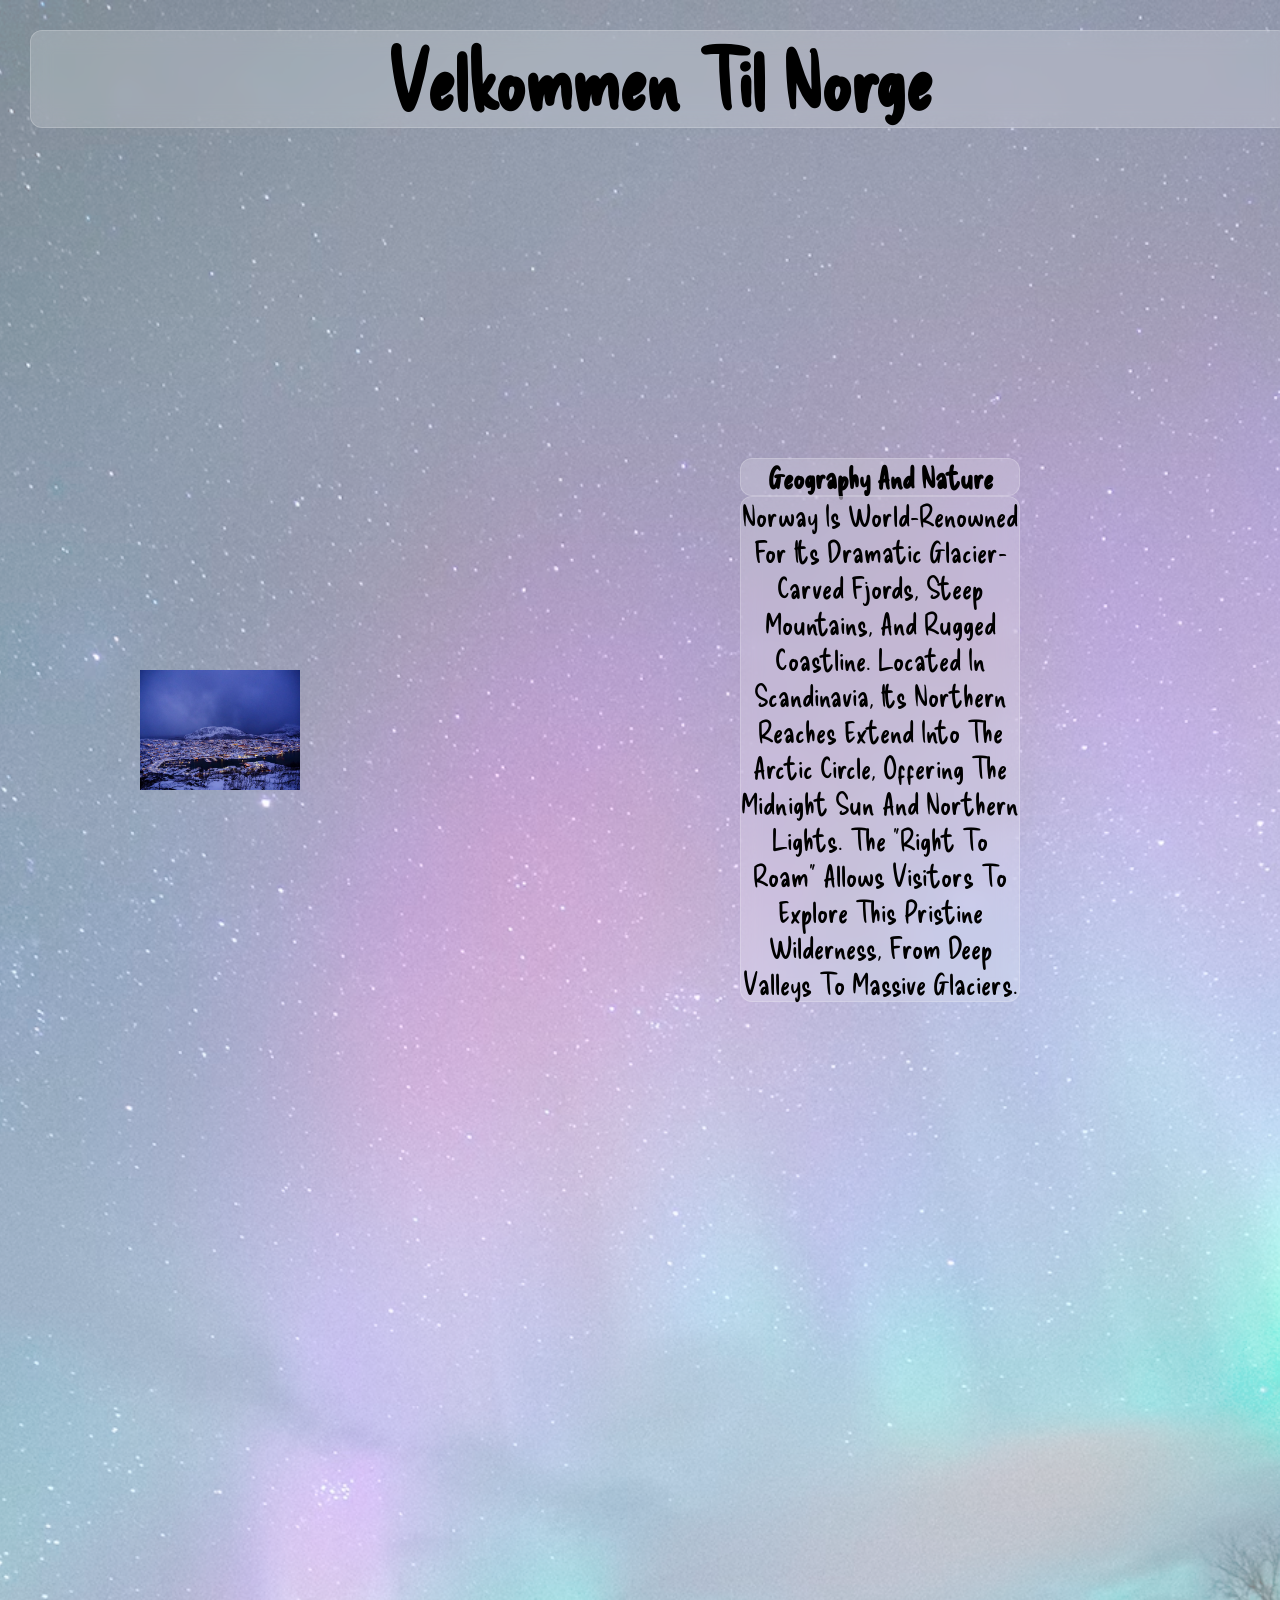
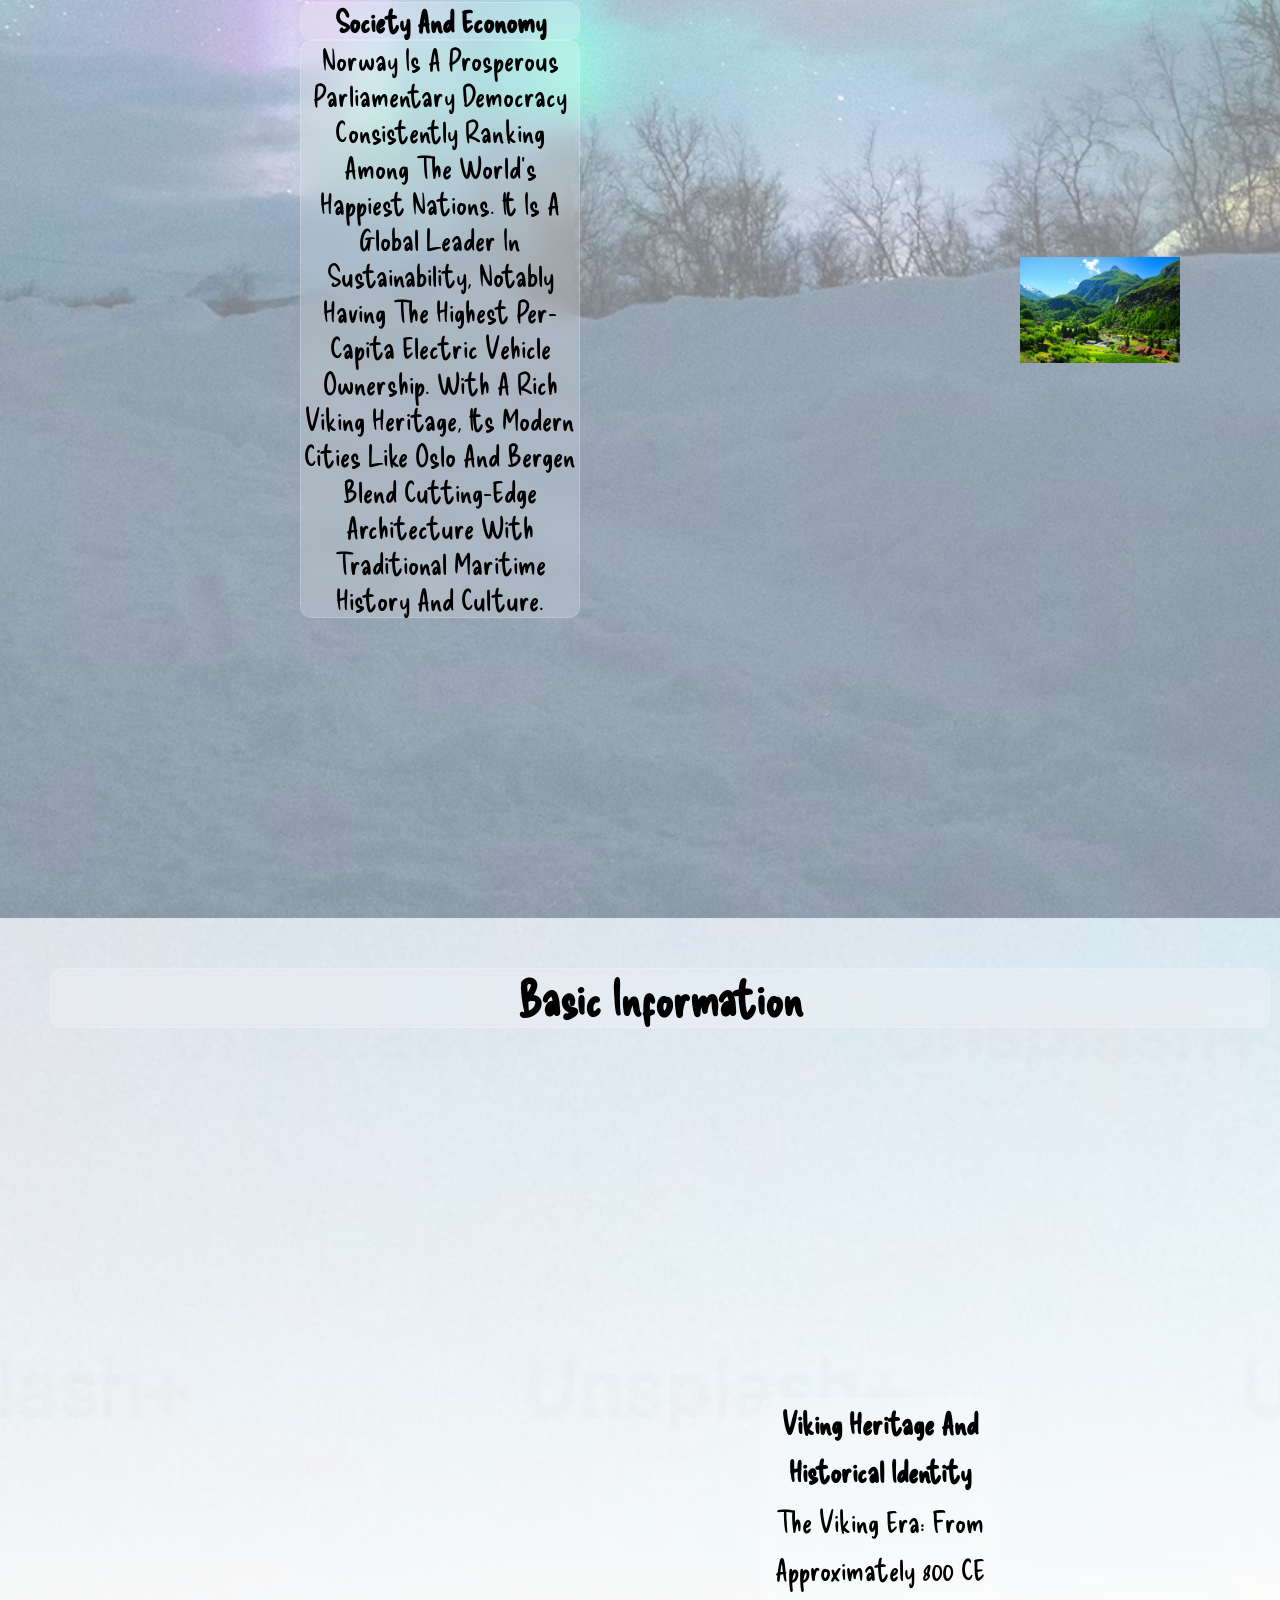
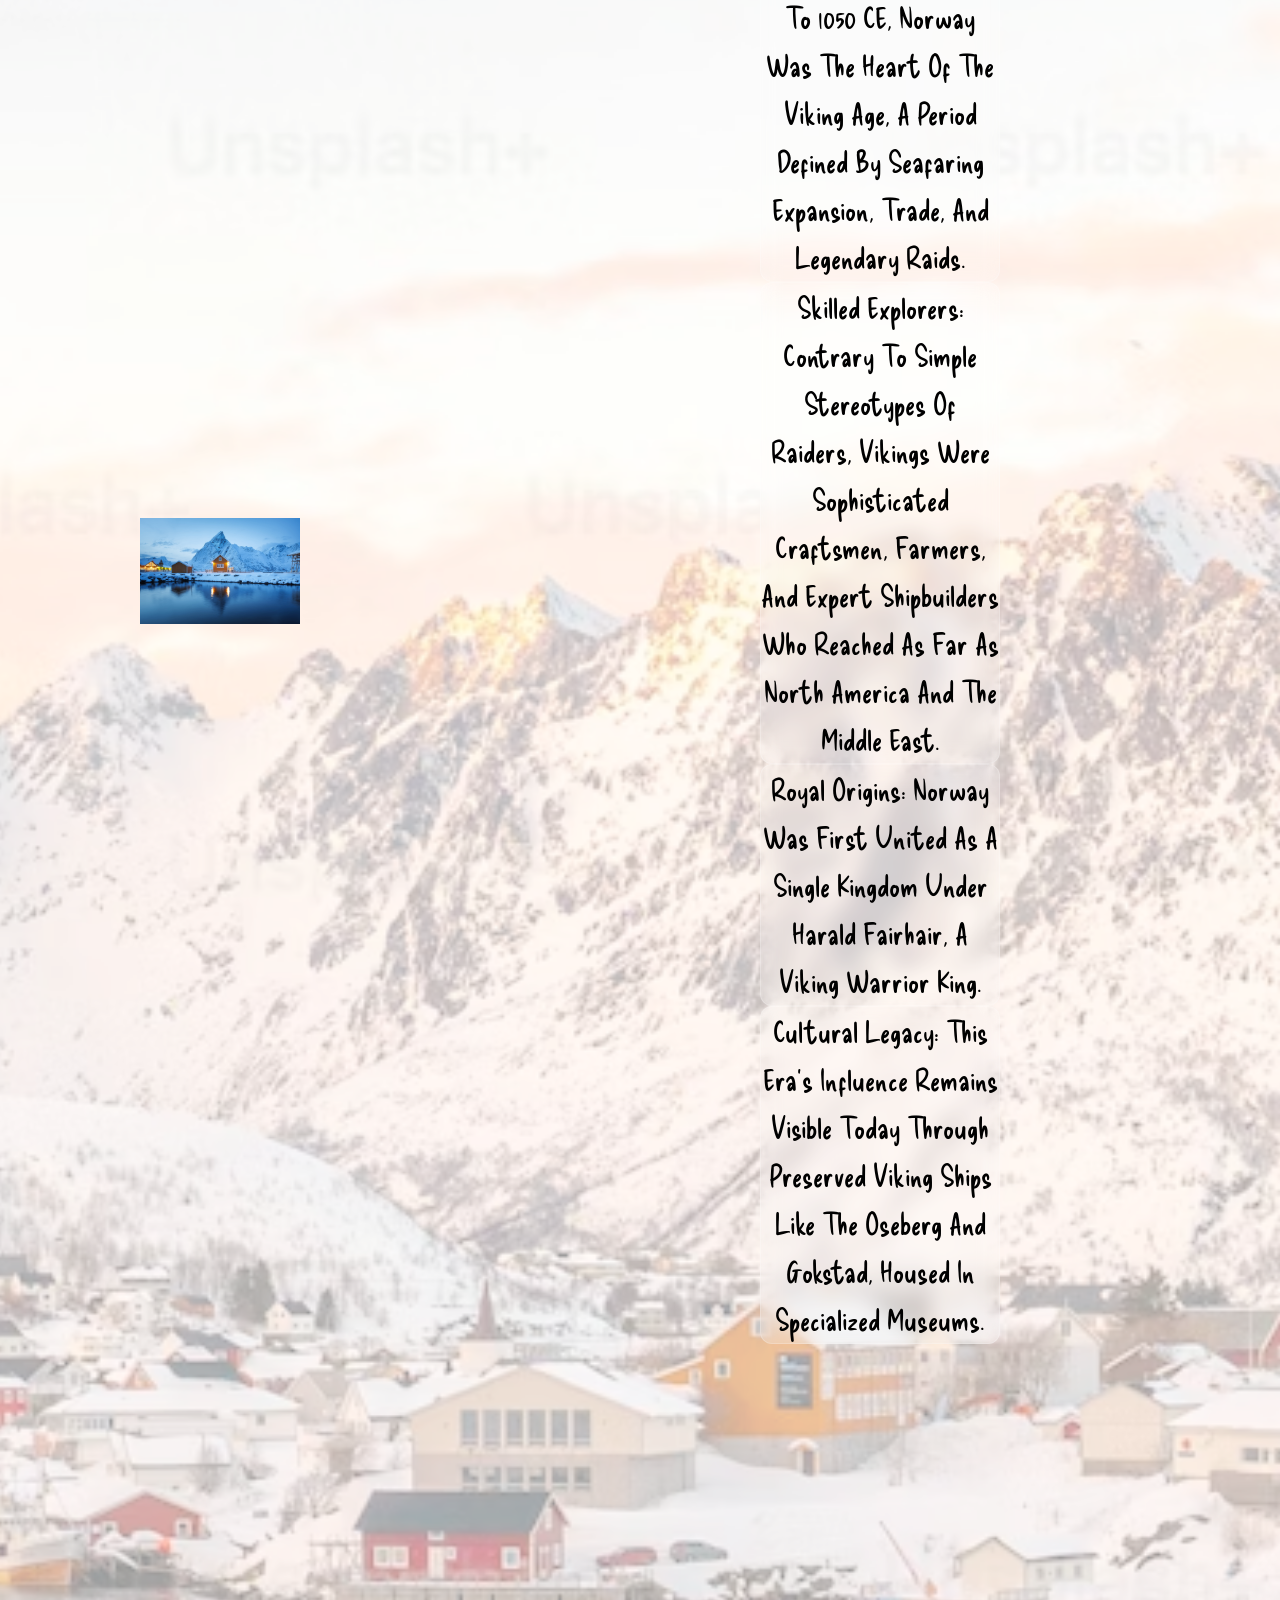
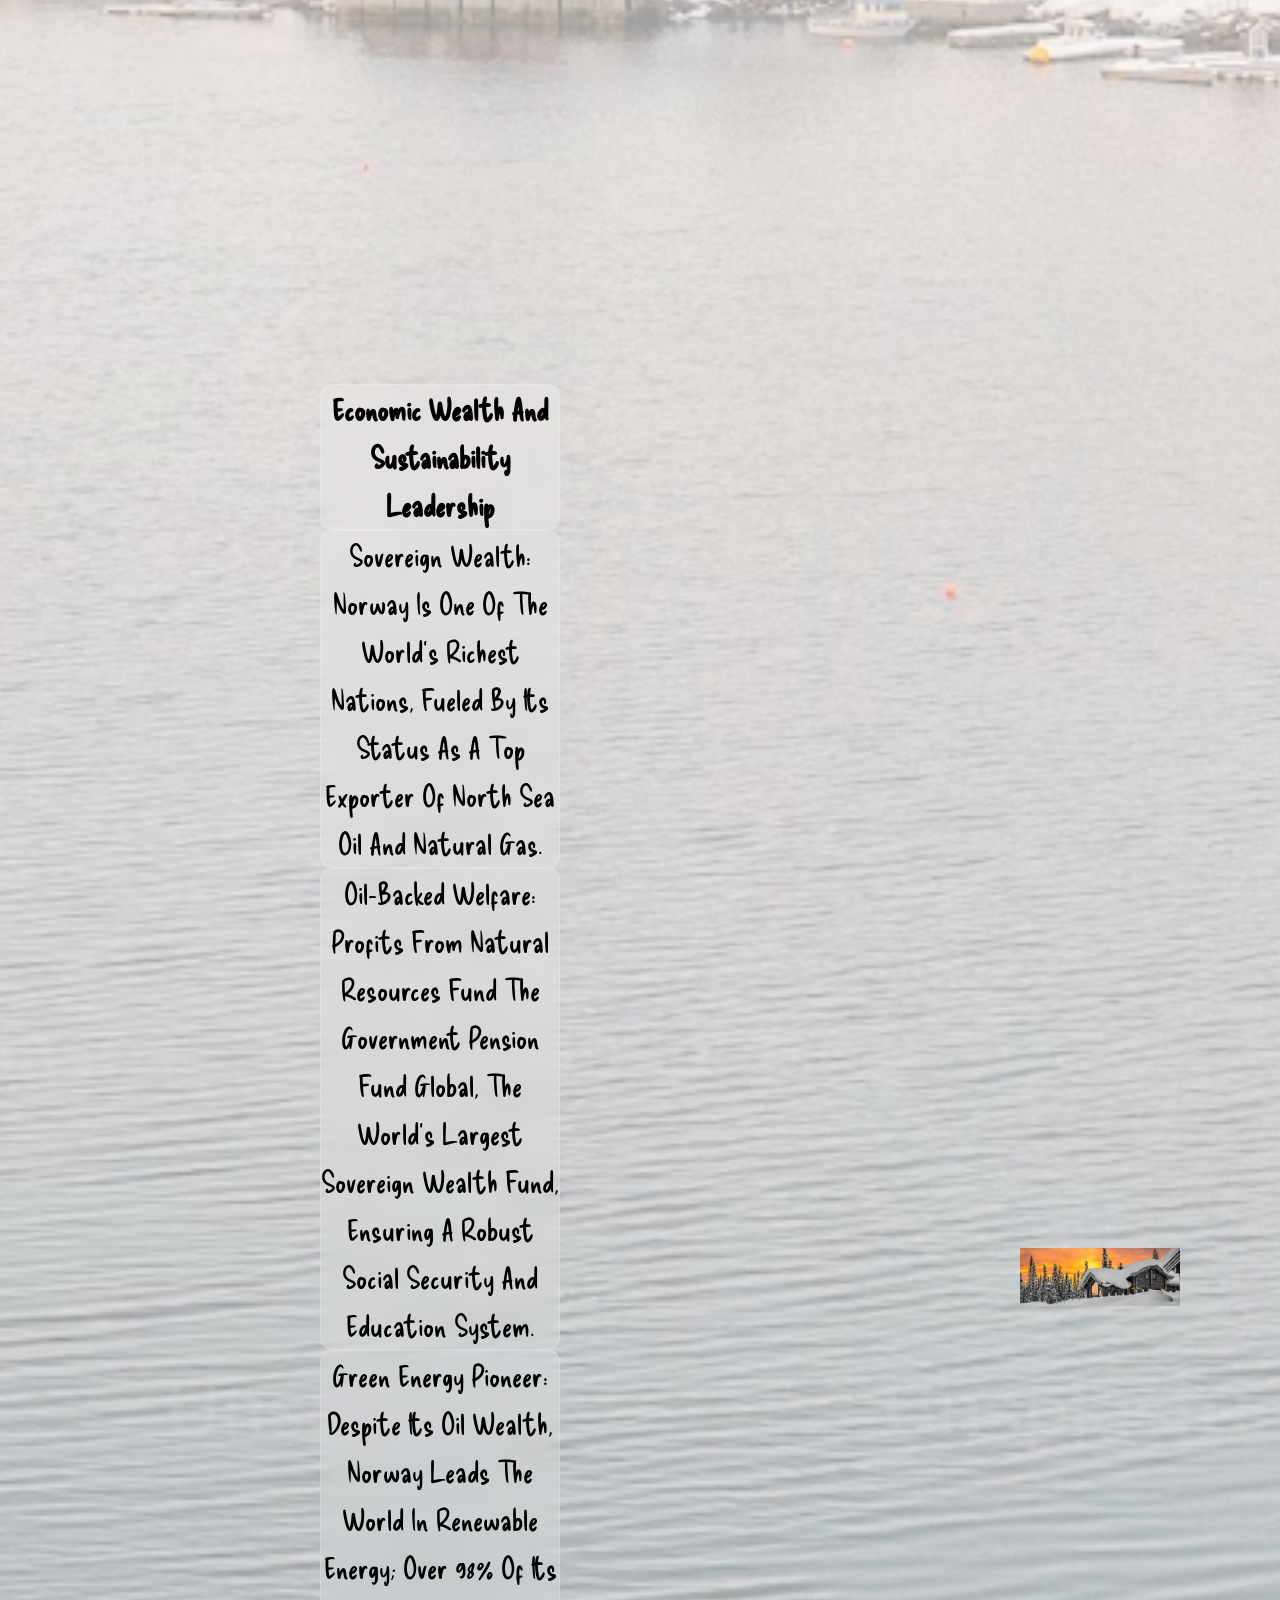
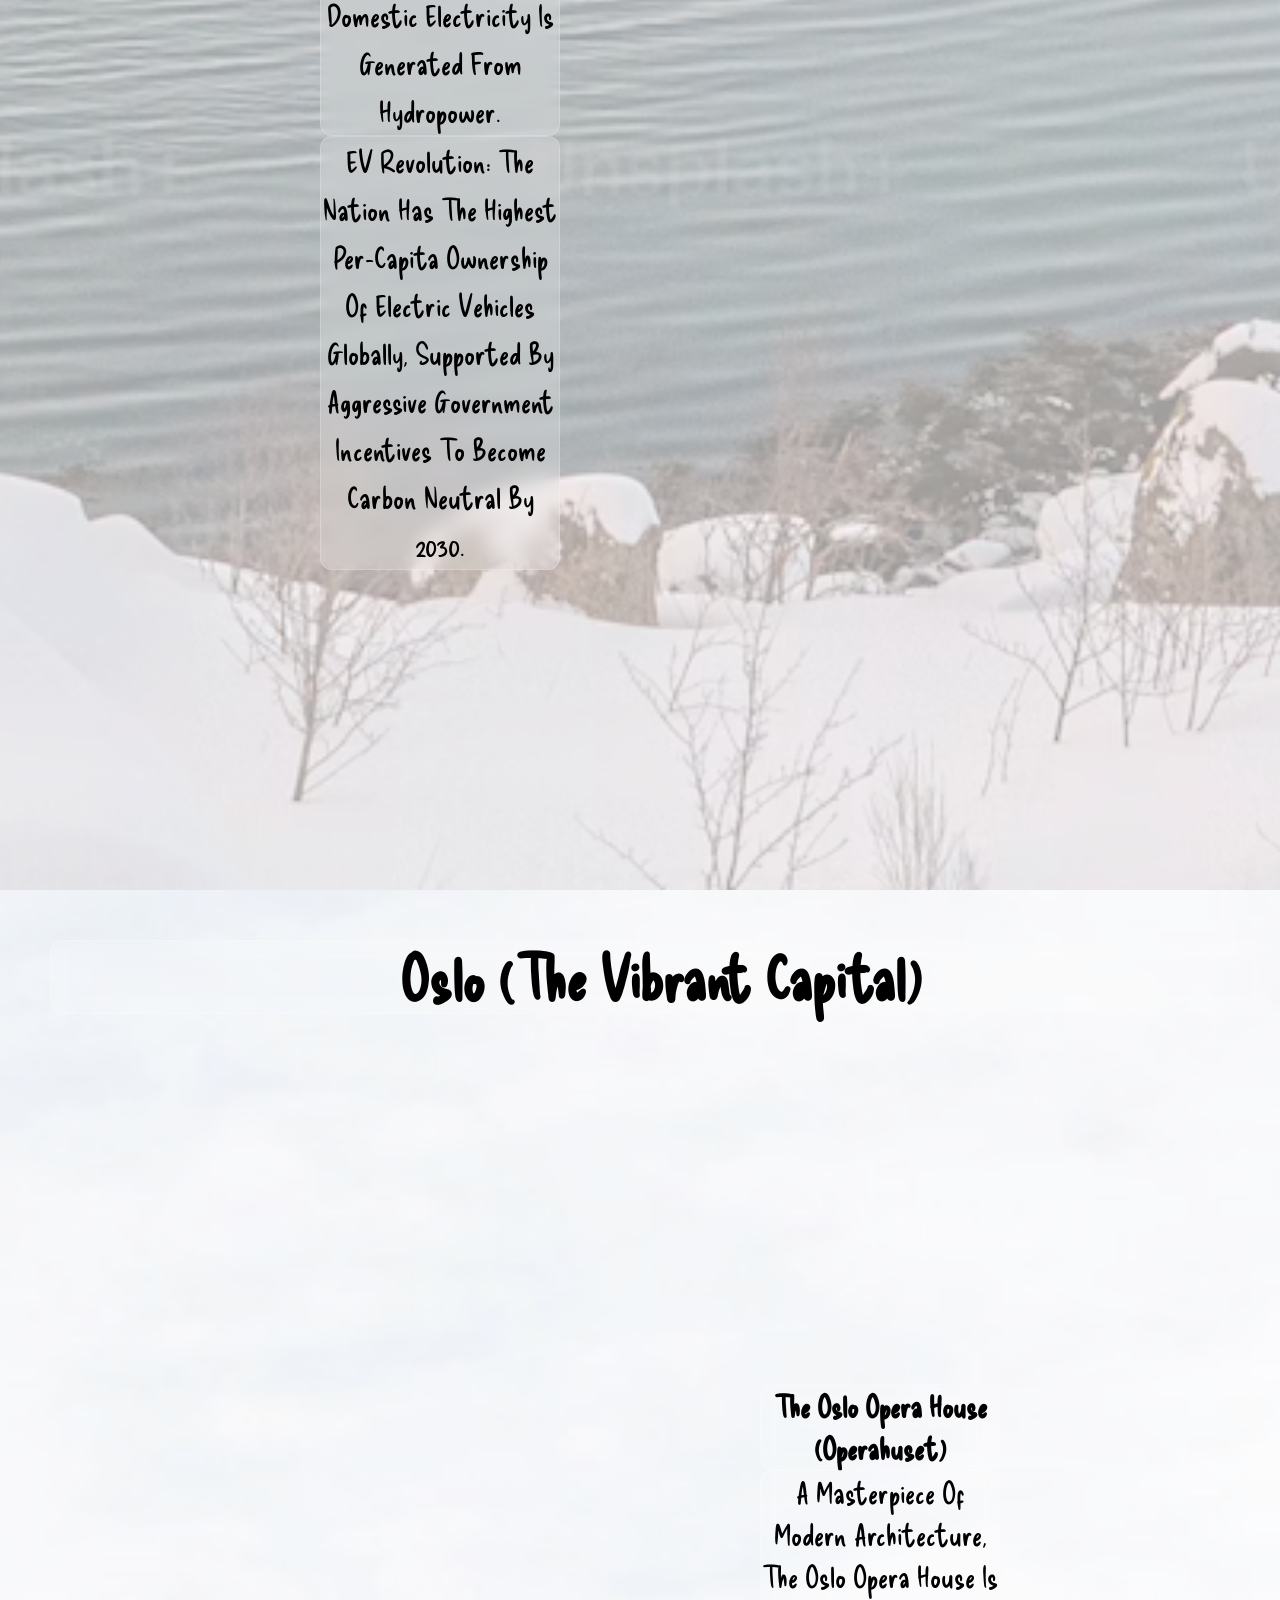
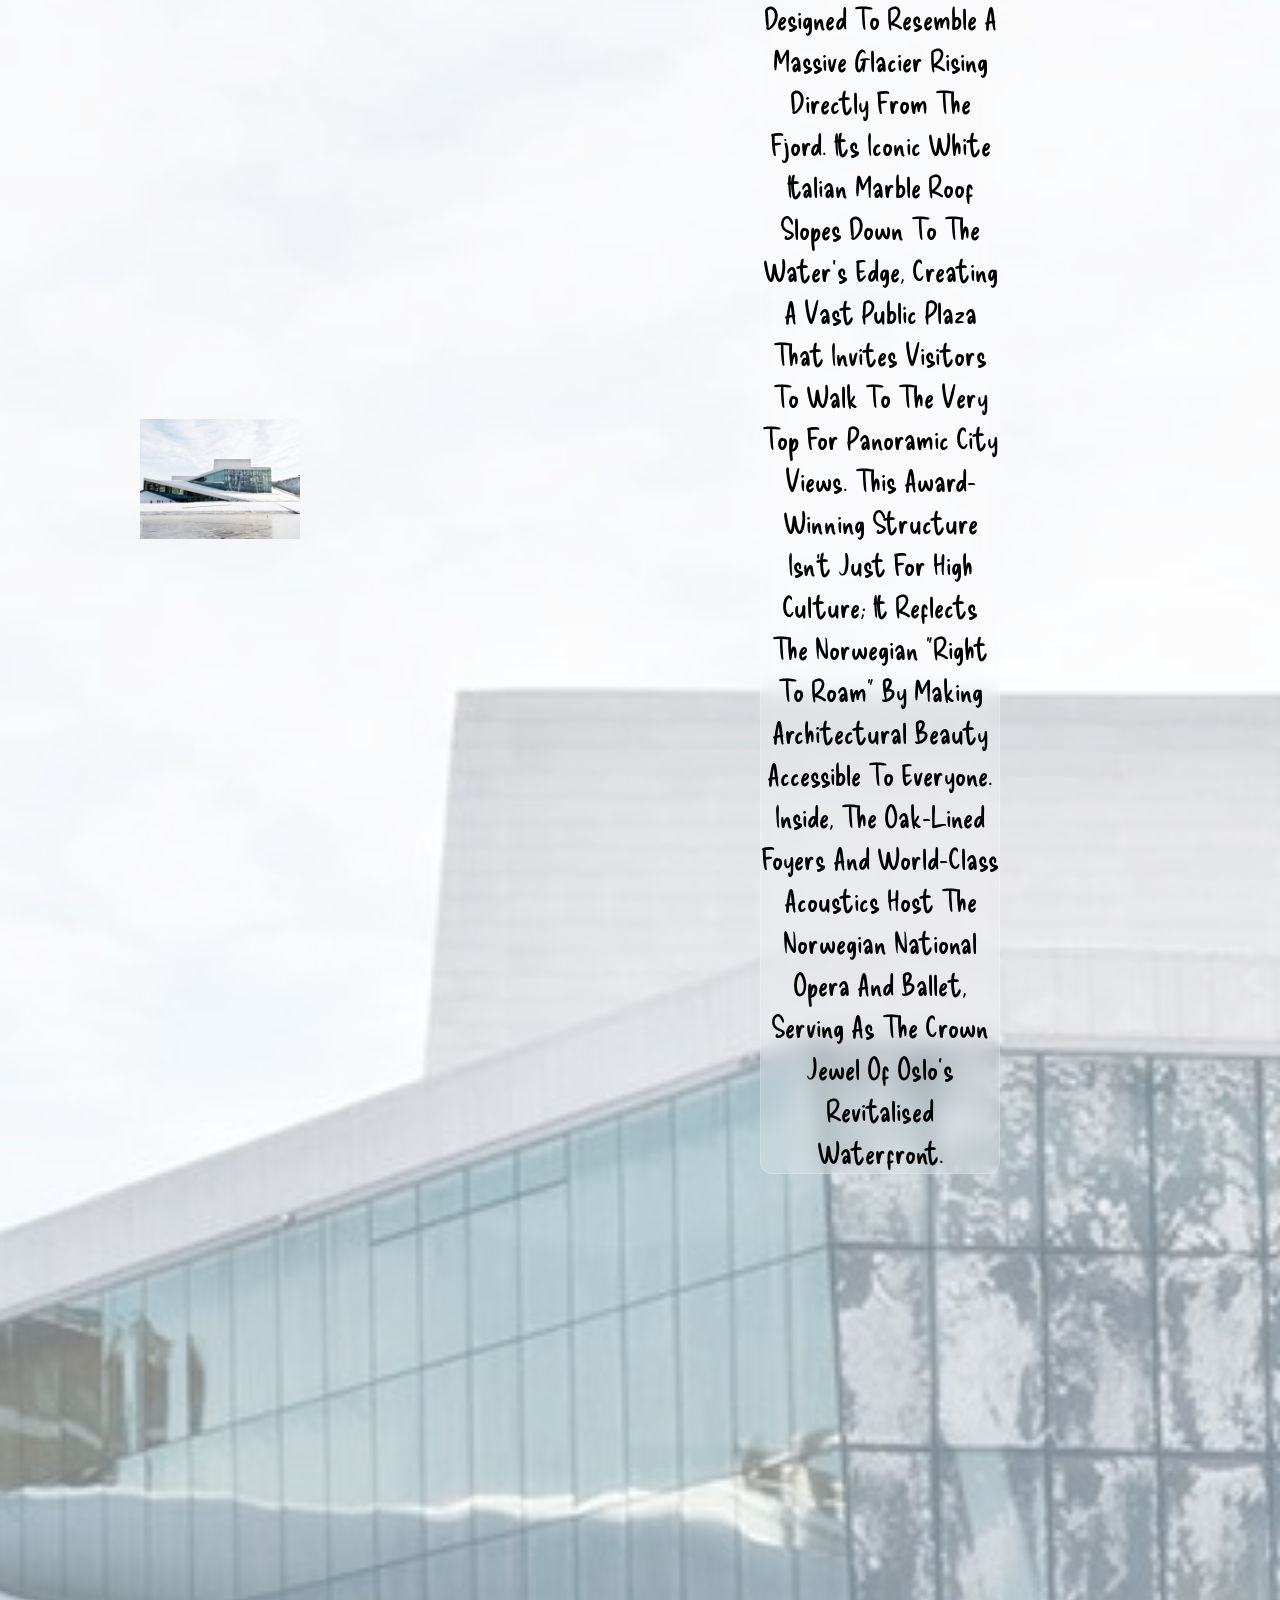
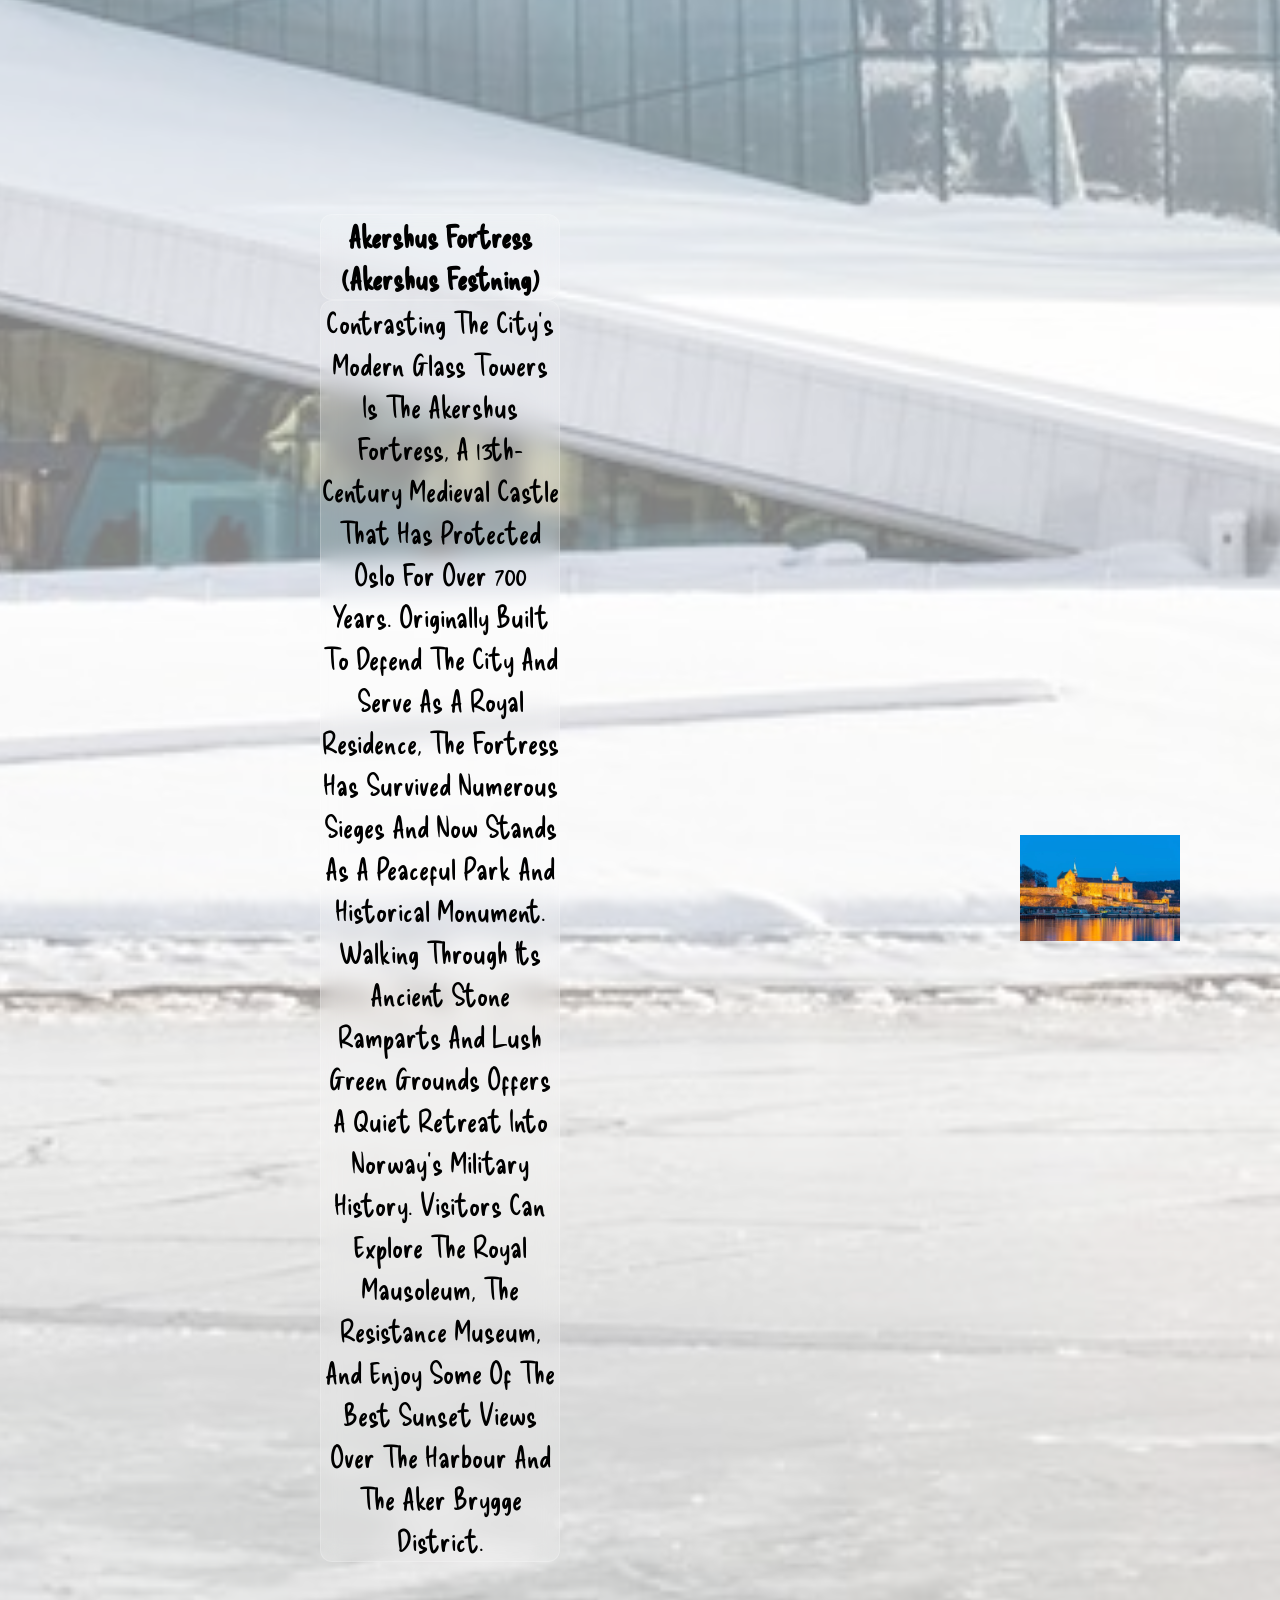
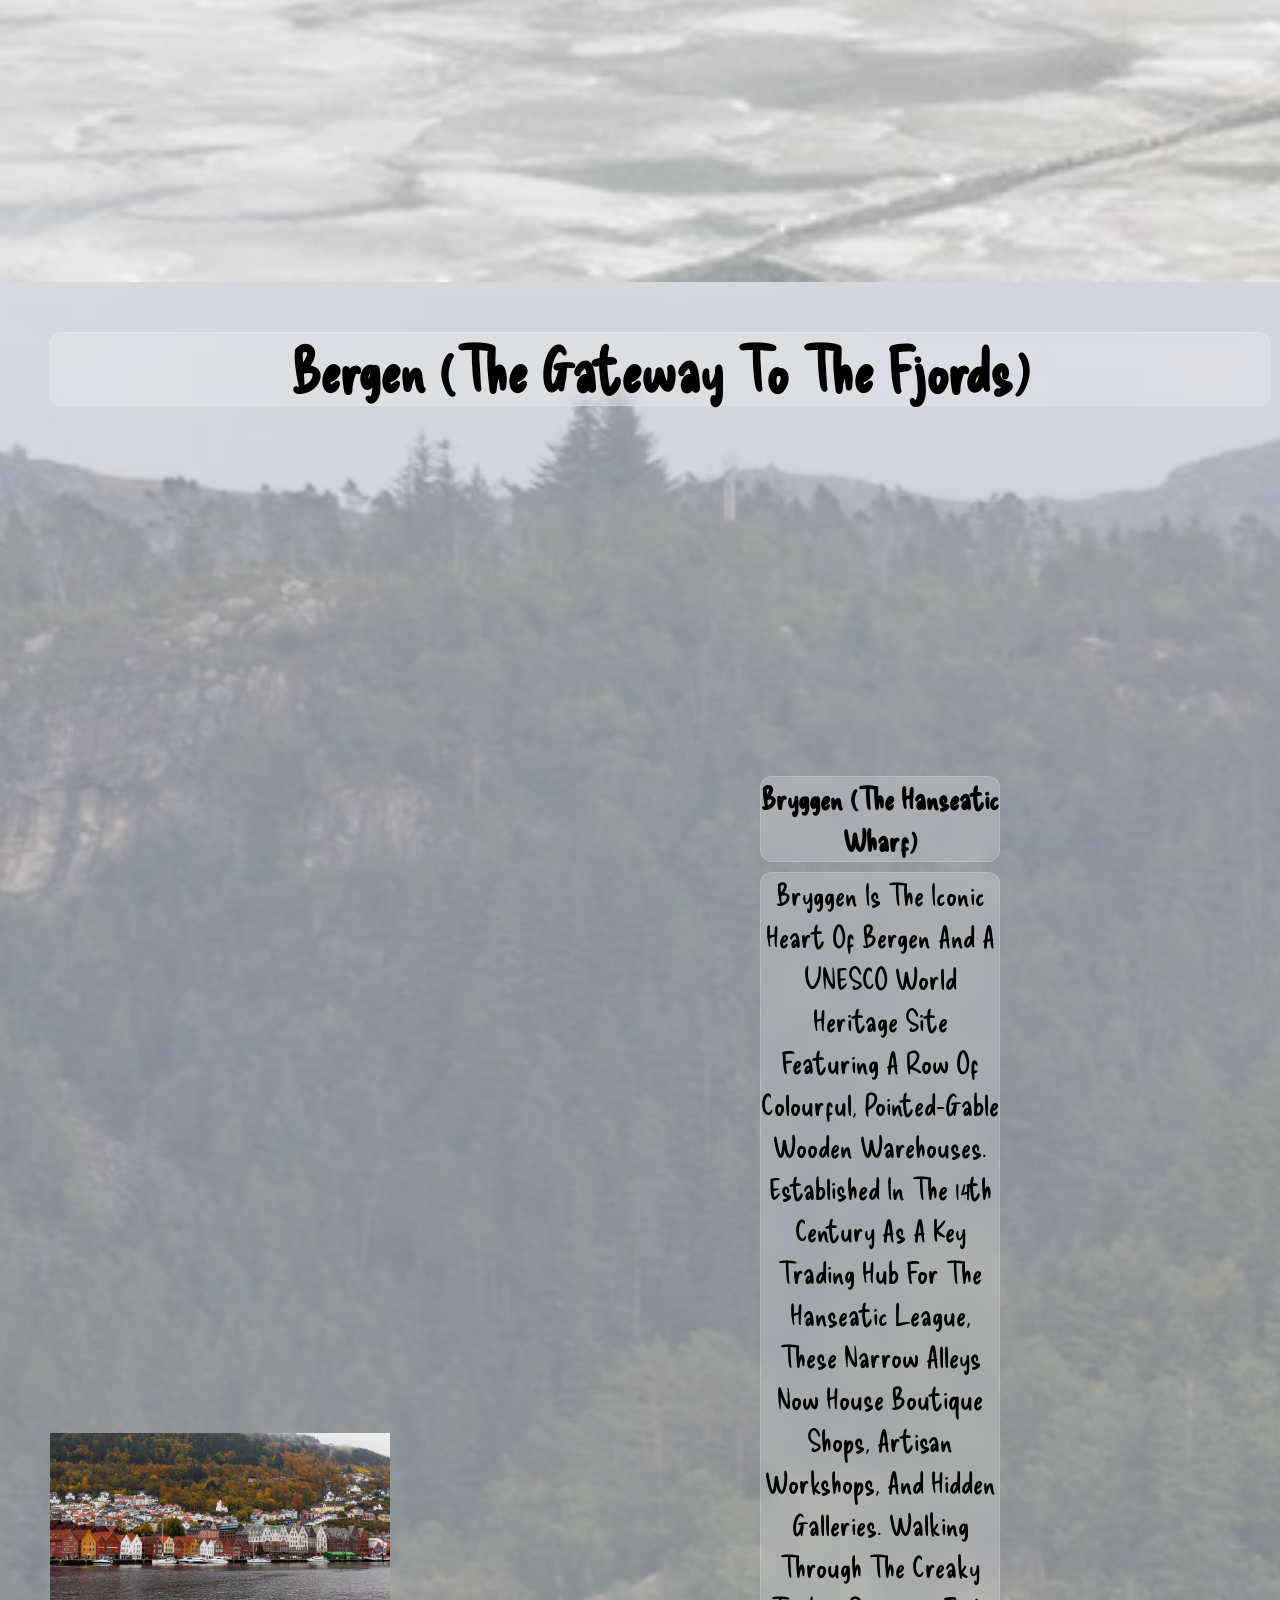
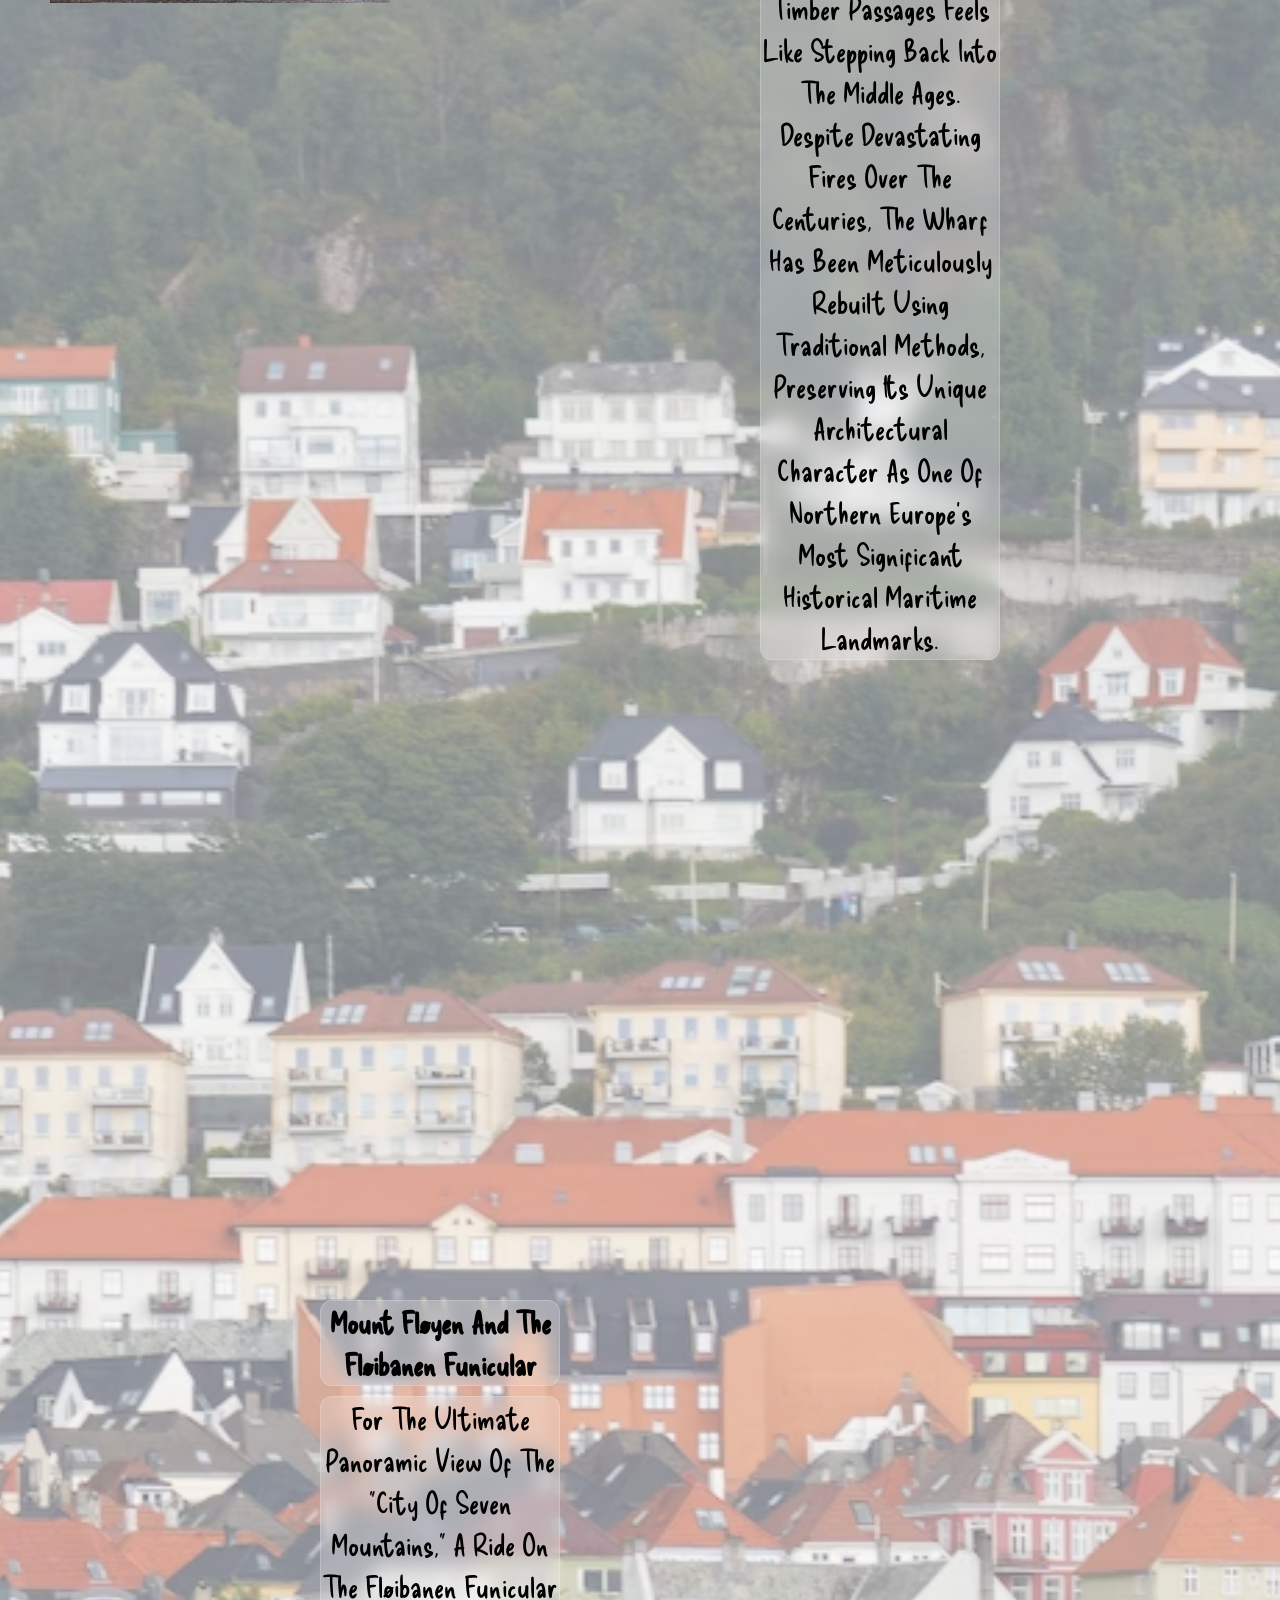
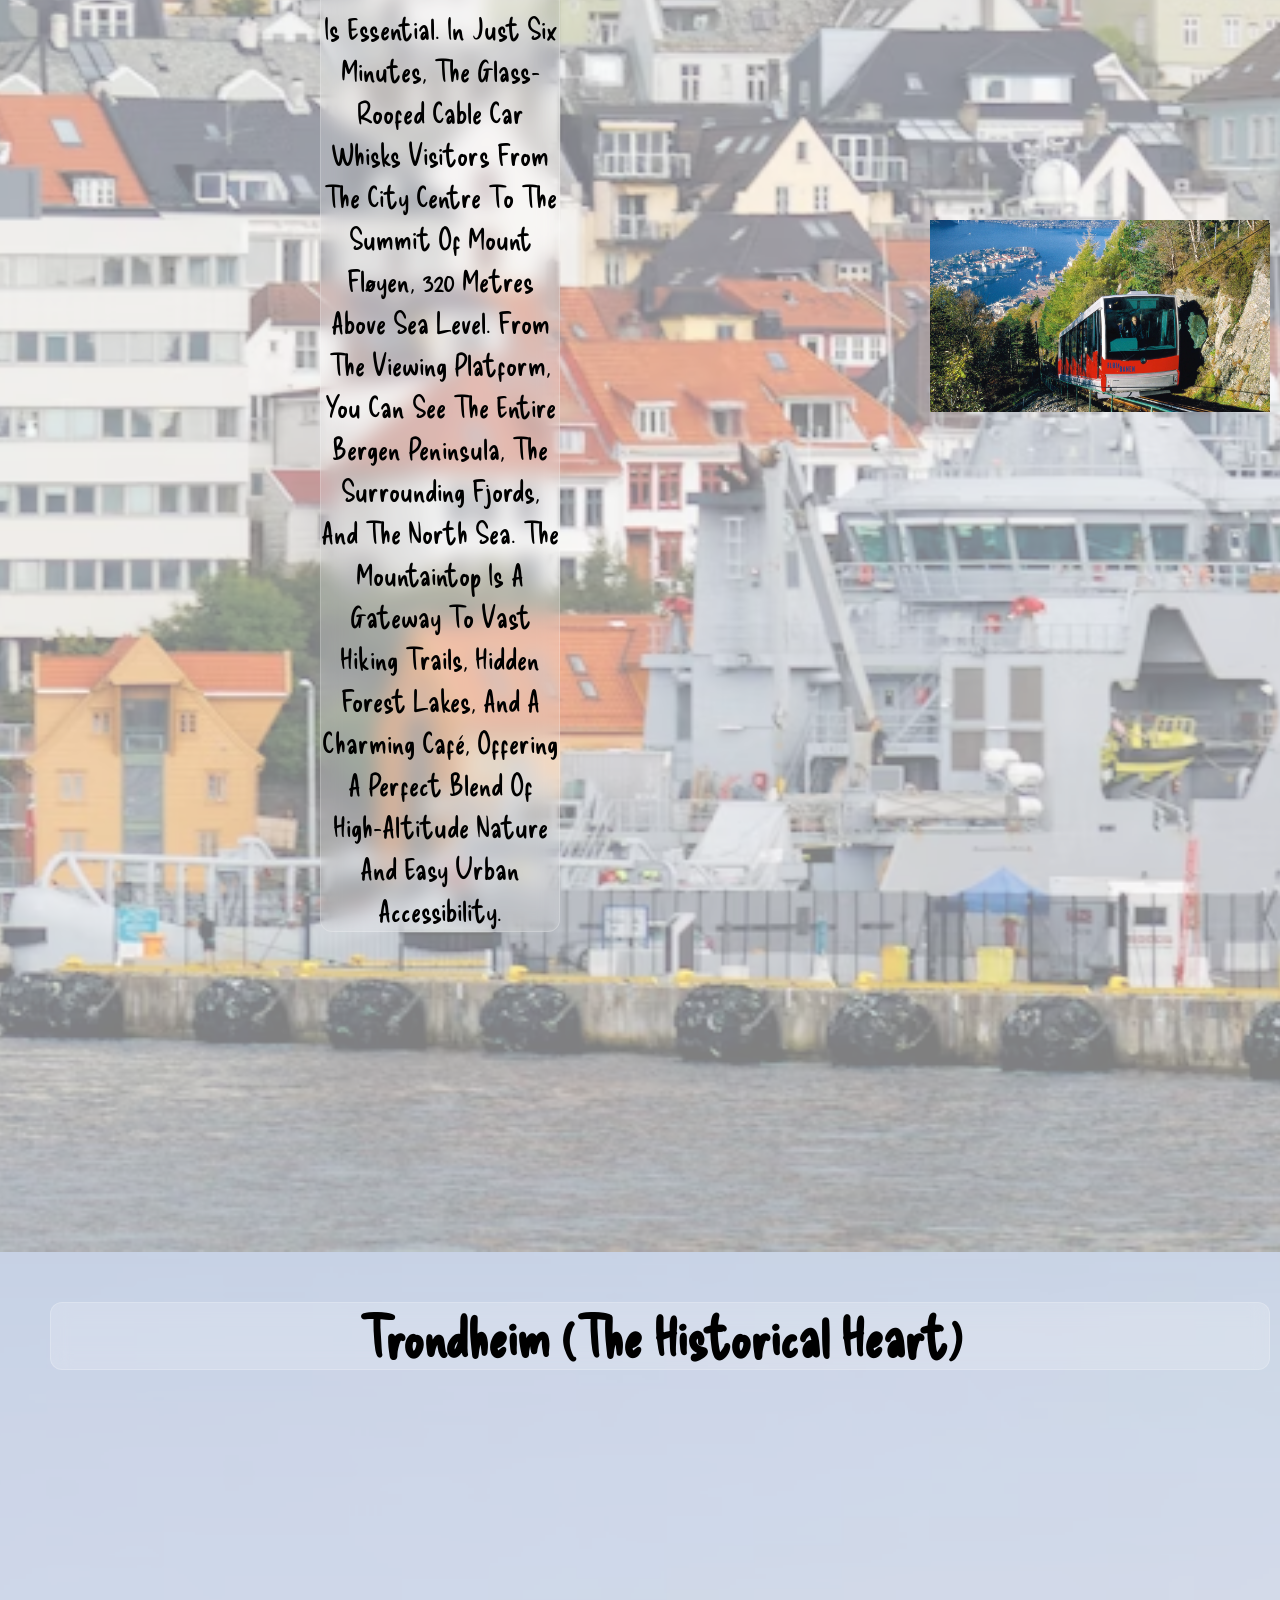
==== commit 011636d1: "change styles" ====
--- a/norway.html
+++ b/norway.html
@@ -15,7 +15,7 @@
       <div class="information parallax-background">
         <div><h1 class="h1">Velkommen til Norge</h1></div>
         <div class="inforimg">
-          <img src="./css/norway/norway1-1.jpg" alt="" />
+          <img class="inimg" src="./css/norway/norway1-1.jpg" alt="" />
         </div>
         <div class="infortext">
           <h3>Geography and Nature</h3>
--- a/css/norway.css
+++ b/css/norway.css
@@ -136,7 +136,6 @@
   object-fit: contain;
 }
 .information h1 {
-  color: rgb(255, 255, 255);
   font-size: 80px;
 }
 /* Text Containers: Distributing 30px text inside 320px padding */
@@ -146,7 +145,7 @@
   display: flex;
   flex-direction: column;
   justify-content: center;
-  gap: 20px; /* Space between h3 and p */
+  /* Space between h3 and p */
   text-align: center;
   color: rgb(255, 255, 255);
 }
@@ -225,7 +224,7 @@
   display: flex;
   flex-direction: column;
   justify-content: center;
-  gap: 15px; /* Spacing between h3 and p */
+  /* Spacing between h3 and p */
   text-align: center;
 }
 
@@ -311,7 +310,7 @@
   display: flex;
   flex-direction: column;
   justify-content: center; /* Vertically centers the text block */
-  gap: 20px;
+
   text-align: center;
 }
 
@@ -400,13 +399,38 @@
   justify-content: center; /* Vertically centers text */
   gap: 10px;
   text-align: center;
-  color: white;
-}
+}
+h1,
+.information h3,
+.information p,
+.basicinfortext h3,
+.basicinfortext1 h3,
+.basicinfortext p,
+.basicinfortext1 p,
+.loccationintrotext0 h3,
+.loccationintrotext0-1 h3,
+.loccationintrotext0 p,
+.loccationintrotext0-1 p,
 .loccationintrotext1 h3,
 .loccationintrotext1-1 h3,
 .loccationintrotext1 p,
-.loccationintrotext1-1 p {
-  background: rgba(128, 128, 128, 0.435);
+.loccationintrotext1-1 p,
+.loccationintrotext2 h3,
+.loccationintrotext2-1 h3,
+.loccationintrotext2 p,
+.loccationintrotext2-1 p,
+.loccationintrotext3 h3,
+.loccationintrotext3-1 h3,
+.loccationintrotext3 p,
+.loccationintrotext3-1 p {
+  background: rgba(255, 255, 255, 0.2);
+  backdrop-filter: blur(10px);
+  -webkit-backdrop-filter: blur(10px);
+  border: 1px solid rgba(255, 255, 255, 0.2);
+  border-radius: 12px;
+  color: rgb(0, 0, 0);
+  gap: 10px;
+  color: black;
 }
 .loccationintrotext1 {
   grid-area: 2 / 2 / 3 / 4;
